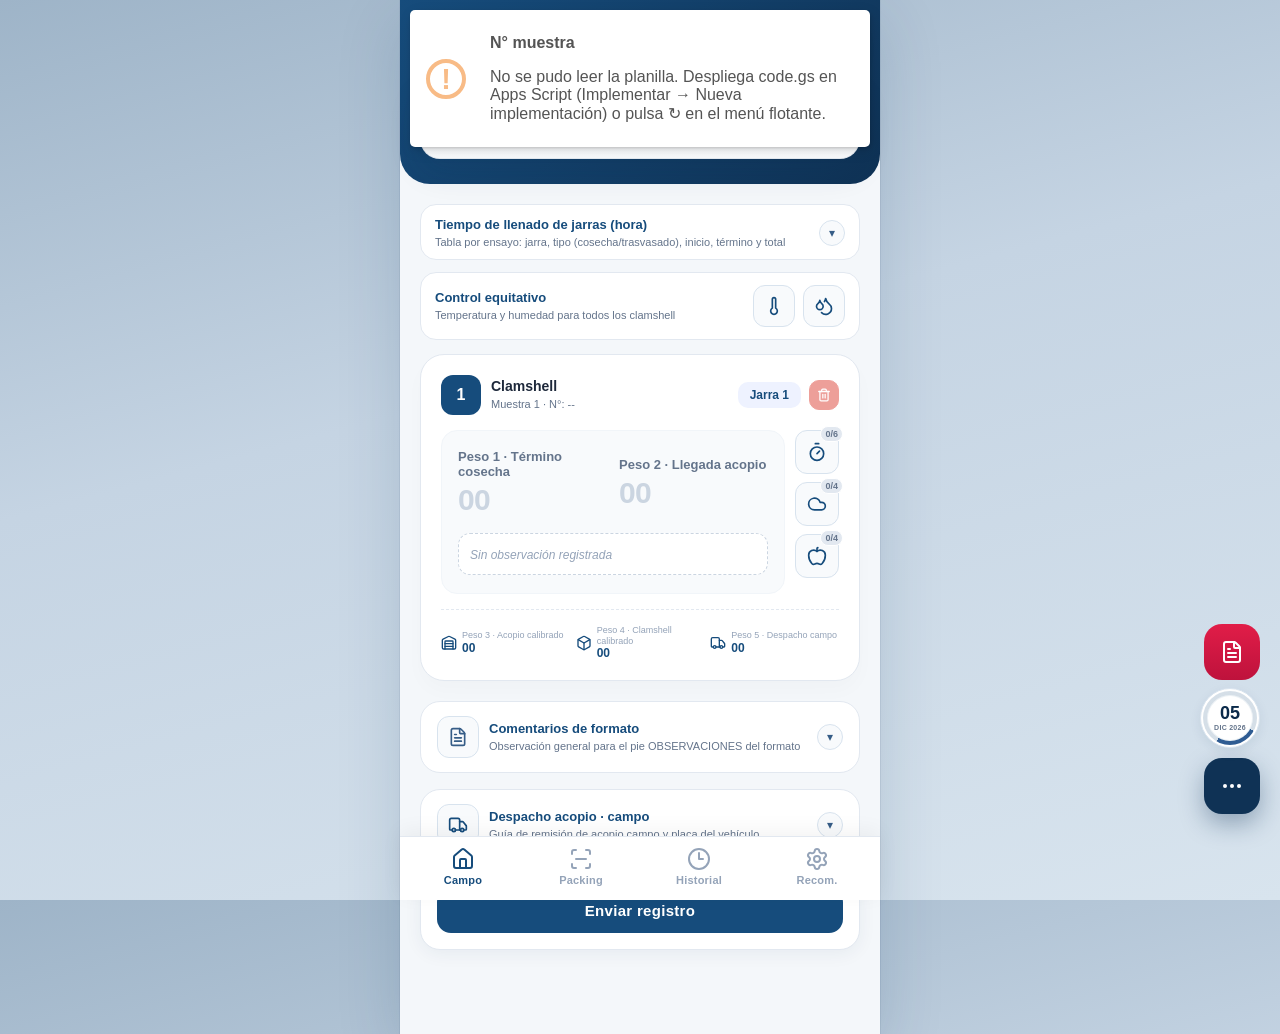
==== acopio/index.html @ 70940519 "cambios de code.gs" ====
<!DOCTYPE html>
<html lang="es">
<head>
    <meta charset="UTF-8">
    <meta name="viewport" content="width=device-width, initial-scale=1.0, maximum-scale=1.0, user-scalable=no, viewport-fit=cover">
    <meta name="application-name" content="Muestras Web">
    <meta name="apple-mobile-web-app-title" content="Muestras Web">
    <meta name="theme-color" content="#164C7C">
    <meta name="mobile-web-app-capable" content="yes">
    <meta name="apple-mobile-web-app-capable" content="yes">
    <meta name="apple-mobile-web-app-status-bar-style" content="black-translucent">
    <meta name="format-detection" content="telephone=no, date=no, email=no, address=no">
    <title>Muestras Web · Acopio</title>
    <link rel="icon" href="../QA2026-2.0.png" type="image/png">
    <link rel="icon" href="../icons/icon-32.png" type="image/png" sizes="32x32">
    <link rel="apple-touch-icon" href="../QA2026-2.0.png">
    <link rel="manifest" href="../manifest.json">
    <link rel="stylesheet" href="../librerias/flatpickr.min.css">
    <link rel="stylesheet" href="../styles.css">
</head>
<body class="campo-acopio-page">

    <header>
        <div class="header-top-row">
            <h2 class="header-title">
                <span class="header-title-prefix">Registro:</span>
                <select id="header-tipo-registro" class="header-tipo-select" name="tipoRegistro" aria-label="Visual o Acopio">
                    <option value="visual">Visual</option>
                    <option value="acopio">Acopio</option>
                </select>
            </h2>
            <div class="header-status-card is-online" id="header-status-card" aria-live="polite" aria-label="Pendientes y conexión">
                <div class="header-status-ring" aria-hidden="true">
                    <span class="header-status-ring-inner">
                        <i data-lucide="wifi" class="header-status-wifi" id="header-status-wifi"></i>
                    </span>
                </div>
                <div class="header-status-body">
                    <div class="header-status-pend">Pendientes: <span class="header-status-pend-num" id="header-pendientes-count">00</span></div>
                    <div class="header-status-conn">
                        <span class="header-status-conn-dot" aria-hidden="true"></span>
                        <span class="header-status-conn-text" id="header-conn-label">En línea</span>
                    </div>
                </div>
            </div>
        </div>

        <div class="meta-shell meta-accordion" id="meta-accordion">
            <button type="button" class="meta-accordion-trigger" id="meta-accordion-trigger" aria-expanded="false" aria-controls="meta-accordion-panel">
                <div class="meta-preview">
                    <span class="meta-preview-kicker">Se va a tomar las mediciones:</span>
                    <div class="meta-preview-row">
                        <span class="meta-preview-pill meta-preview-pill--empty" id="preview-num">--</span>
                        <span class="meta-preview-pill meta-preview-pill--empty" id="preview-muestra">--</span>
                        <span class="meta-preview-pill meta-preview-pill--traz meta-preview-pill--empty" id="preview-traz">--</span>
                    </div>
                </div>
                <span class="meta-accordion-chevron" aria-hidden="true"><i data-lucide="chevron-down"></i></span>
            </button>

            <div class="meta-accordion-body" id="meta-accordion-panel" role="region" aria-labelledby="meta-accordion-trigger" aria-hidden="true">
                <div class="meta-accordion-inner">
                    <form id="form-operativo-meta" autocomplete="on" aria-label="Datos del turno">
                        <div class="meta-sheet-top">
                            <div>
                                <p class="meta-kicker">Detalle</p>
                                <h3 class="meta-sheet-title">Completar registro</h3>
                            </div>
                            <div class="meta-progress-wrap">
                                <div class="meta-progress-label">
                                    <span>Listo</span>
                                    <span id="meta-progress-text">0 / 6</span>
                                </div>
                                <div class="meta-progress-track" aria-hidden="true">
                                    <div class="meta-progress-fill" id="meta-progress-fill"></div>
                                </div>
                            </div>
                        </div>

                        <input type="hidden" id="visual-rotulo" name="rotulo" value="">

                        <div class="meta-block">
                            <div class="meta-row-2 meta-row-2--muestra">
                                <div>
                                    <label class="meta-block-title" for="visual-meta-muestra" style="margin-bottom: 8px;">Muestra</label>
                                    <select class="meta-inp" id="visual-meta-muestra" name="muestra">
                                        <option value="">Seleccionar muestra</option>
                                        <option value="Ensayo 1">Muestra 1</option>
                                        <option value="Ensayo 2">Muestra 2</option>
                                        <option value="Ensayo 3">Muestra 3</option>
                                        <option value="Ensayo 4">Muestra 4</option>
                                        <option value="Ensayo 5">Muestra 5</option>
                                        <option value="Ensayo 6">Muestra 6</option>
                                    </select>
                                </div>
                                <div>
                                    <label class="meta-block-title" for="visual-num-muestra" style="margin-bottom: 8px;">N° muestra</label>
                                    <div class="meta-num-muestra-wrap" id="visual-num-muestra-wrap">
                                        <input class="meta-inp meta-inp--num-muestra-auto" id="visual-num-muestra" name="numMuestra" type="text" maxlength="8" placeholder="Automático" disabled aria-describedby="visual-num-muestra-hint" title="Se asigna solo según el último número en la planilla (sin duplicados)">
                                        <span class="meta-num-muestra-spinner" id="visual-num-muestra-spinner" aria-hidden="true"></span>
                                    </div>
                                    <span id="visual-num-muestra-hint" class="sr-only">Campo automático. El número avanza según los registros ya guardados.</span>
                                </div>
                            </div>
                        </div>

                        <div class="meta-block">
                            <label class="meta-block-title" for="visual-responsable" style="margin-bottom: 8px;">Responsable</label>
                            <input class="meta-inp" id="visual-responsable" name="responsable" type="text" placeholder="Nombre">
                        </div>

                        <div class="meta-block">
                            <div class="meta-row-2 meta-row-2--guia-hora">
                                <div>
                                    <label class="meta-block-title" for="visual-guia-precosecha" style="margin-bottom: 8px;">Días Prec. / N° Cos.</label>
                                    <input class="meta-inp" id="visual-guia-precosecha" name="guiaPrecosecha" type="text" placeholder="Ej. 5 / 12" inputmode="text" autocomplete="off" aria-label="Días de precosecha y número de cosecha">
                                </div>
                                <div>
                                    <label class="meta-block-title" for="visual-hora" style="margin-bottom: 8px;">Hora inicio</label>
                                    <input class="meta-inp" id="visual-hora" name="hora" type="time" enterkeyhint="done">
                                </div>
                            </div>
                        </div>

                        <div class="meta-block">
                            <span class="meta-block-title" style="display:block;margin-bottom:8px;">Fundo</span>
                            <div class="meta-row-fundo-acopio">
                                <select class="meta-inp" id="visual-meta-fundo" name="fundo" aria-label="Fundo">
                                    <option value="">Seleccionar</option>
                                </select>
                                <select class="meta-inp meta-inp--acopio" id="visual-traz-acopio" name="trazAcopio" aria-label="Acopio">
                                    <option value="">Acopio</option>
                                    <option value="Acopio 1">Acopio 1</option>
                                    <option value="Acopio 2">Acopio 2</option>
                                    <option value="Acopio 3">Acopio 3</option>
                                    <option value="Acopio 4">Acopio 4</option>
                                    <option value="Acopio 5">Acopio 5</option>
                                    <option value="Acopio 6">Acopio 6</option>
                                    <option value="Acopio 7">Acopio 7</option>
                                    <option value="Acopio 8">Acopio 8</option>
                                    <option value="Acopio 9">Acopio 9</option>
                                    <option value="Acopio 10">Acopio 10</option>
                                    <option value="Acopio 11">Acopio 11</option>
                                    <option value="Acopio 12">Acopio 12</option>
                                    <option value="Acopio 13">Acopio 13</option>
                                    <option value="Acopio 14">Acopio 14</option>
                                    <option value="Acopio 15">Acopio 15</option>
                                    <option value="Acopio 16">Acopio 16</option>
                                    <option value="Acopio 17">Acopio 17</option>
                                    <option value="Acopio 18">Acopio 18</option>
                                    <option value="Acopio 19">Acopio 19</option>
                                    <option value="Acopio 20">Acopio 20</option>
                                    <option value="Acopio 21">Acopio 21</option>
                                    <option value="Acopio 22">Acopio 22</option>
                                    <option value="Acopio 23">Acopio 23</option>
                                    <option value="Acopio 24">Acopio 24</option>
                                    <option value="Acopio 25">Acopio 25</option>
                                </select>
                            </div>
                        </div>

                        <div class="meta-block">
                            <span class="meta-block-title" style="display:block;margin-bottom:8px;">Trazabilidad</span>
                            <div class="meta-row-3">
                                <select class="meta-inp" id="visual-traz-etapa" name="trazEtapa" aria-label="Etapa">
                                    <option value="">Etapa</option>
                                </select>
                                <select class="meta-inp" id="visual-traz-campo" name="trazCampo" aria-label="Campo">
                                    <option value="">Campo</option>
                                </select>
                                <input class="meta-inp" id="visual-traz-turno" name="trazTurno" type="text" placeholder="Turno" autocomplete="off">
                            </div>
                            <input type="hidden" id="visual-trazabilidad" name="trazabilidad" value="">
                        </div>

                        <div class="meta-block">
                            <label class="meta-block-title" for="visual-meta-variedad" style="margin-bottom: 8px;">Variedad</label>
                            <select class="meta-inp" id="visual-meta-variedad" name="variedad" aria-describedby="visual-meta-variedad-hint">
                                <option value="">Seleccionar</option>
                            </select>
                            <details class="meta-variedades-ref" id="visual-variedades-referencia">
                                <summary>OTRAS VARIEDADES <span class="meta-variedades-ref-count" id="visual-variedades-ref-count">(0)</span></summary>
                                <ul class="meta-variedades-ref-list" id="visual-variedades-referencia-list"></ul>
                            </details>
                            <span id="visual-meta-variedad-hint" class="meta-hint">Select arriba o elige en «Otras variedades» si no está en la parcela.</span>
                        </div>
                    </form>
                </div>
            </div>
        </div>
    </header>

    <div class="container">
        <details class="llenado-jarras-wrapper" open>
            <summary class="llenado-jarras-wrapper-summary">
                <div class="control-equitativo-label">
                    <b>Tiempo de llenado de jarras (hora)</b>
                    <span>Tabla por ensayo: jarra, tipo (cosecha/trasvasado), inicio, término y total</span>
                </div>
                <span class="llenado-jarras-toggle-icon" aria-hidden="true"></span>
            </summary>
            <div class="llenado-jarras-panel" id="llenado-jarras-panel-body"></div>
        </details>

        <div class="control-equitativo-bar">
            <div class="control-equitativo-label">
                <b>Control equitativo</b>
                <span>Temperatura y humedad para todos los clamshell</span>
            </div>
            <div class="control-equitativo-actions">
                <button type="button" class="control-equitativo-btn" onclick="abrirModalControlGlobal('temperatura')" title="Temperatura global">
                    <i data-lucide="thermometer"></i>
                </button>
                <button type="button" class="control-equitativo-btn" onclick="abrirModalControlGlobal('humedad')" title="Humedad global">
                    <i data-lucide="droplets"></i>
                </button>
            </div>
        </div>
        <div id="cards-container"></div>

        <details class="logistica-acopio-block logistica-formato-block" aria-label="Comentarios de formato">
            <summary class="logistica-acopio-head">
                <div class="control-equitativo-btn logistica-acopio-icon-slot logistica-formato-icon-wrap" title="Formato" aria-hidden="true">
                    <i data-lucide="file-text"></i>
                </div>
                <div class="control-equitativo-label logistica-acopio-label">
                    <b>Comentarios de formato</b>
                    <span>Observación general para el pie OBSERVACIONES del formato</span>
                </div>
                <span class="logistica-acopio-chev" aria-hidden="true"></span>
            </summary>
            <div class="logistica-acopio-body">
                <div class="logistica-acopio-field">
                    <label class="meta-block-title" for="visual-observacion-formato">Observación formato</label>
                    <textarea class="meta-inp logistica-formato-ta" id="visual-observacion-formato" name="observacionFormato" rows="3" placeholder="Opcional: comentario general del formato" autocomplete="off"></textarea>
                </div>
            </div>
        </details>

        <details class="logistica-acopio-block logistica-despacho-block" aria-label="Despacho acopio: guía y placa">
            <summary class="logistica-acopio-head">
                <div class="control-equitativo-btn logistica-acopio-icon-slot logistica-acopio-truck-wrap" title="Transporte" aria-hidden="true">
                    <i data-lucide="truck"></i>
                </div>
                <div class="control-equitativo-label logistica-acopio-label">
                    <b>Despacho acopio · campo</b>
                    <span>Guía de remisión de acopio campo y placa del vehículo</span>
                </div>
                <span class="logistica-acopio-chev" aria-hidden="true"></span>
            </summary>
            <div class="logistica-acopio-body">
                <div class="logistica-acopio-grid">
                    <div class="logistica-acopio-field">
                        <label class="meta-block-title" for="visual-guia-acopio">Guía de remisión de acopio campo</label>
                        <input class="meta-inp" id="visual-guia-acopio" name="guiaRemisionAcopio" type="text" placeholder="Ej. 208353" autocomplete="off">
                    </div>
                    <div class="logistica-acopio-field">
                        <label class="meta-block-title" for="visual-placa-vehiculo">Placa del vehículo</label>
                        <input class="meta-inp" id="visual-placa-vehiculo" name="placaVehiculoAcopio" type="text" placeholder="Ej. 9967-OK" autocomplete="off">
                    </div>
                </div>
            </div>
        </details>

        <div class="campo-envio-bar" id="campo-envio-bar" role="region" aria-label="Enviar registro al servidor">
            <button type="button" class="btn-save btn-save-campo" id="btn-guardar-enviar-campo" onclick="guardarRegistroYEnviarDesdePantalla()">
                Enviar registro
            </button>
        </div>
    </div>

    <div class="fab-menu" id="fab-menu">
        <div class="fab-menu-actions">
            <button class="fab-mini fab-mini--sync" type="button" onclick="actualizarAppCompletoDesdeFab()" aria-label="Actualizar app y planilla" title="Descarga la versión nueva de la app y sincroniza la planilla si hay internet. No borra borradores ni pendientes.">
                <i data-lucide="refresh-cw"></i>
            </button>
            <button class="fab-mini fab-mini--danger" onclick="borrarTodoYCacheRapido()" aria-label="Eliminar todo y caché local" title="Forzar reinicio: borra todo lo local y recarga">
                <i data-lucide="trash-2"></i>
            </button>
            <div class="fab-menu-duo">
                <button type="button" class="fab-mini fab-mini--registro" id="fab-btn-iniciar-registro" onclick="fabIniciarRegistroDesdeFab()" aria-label="Cargar datos de prueba (simulación)" title="Rellena meta, 8 clamshell y jarras de ejemplo para probar y enviar">
                    <i data-lucide="clipboard-list"></i>
                </button>
                <button type="button" class="fab-mini" onclick="abrirModalResumenGlobal()" aria-label="Resumen despacho acopio-campo">
                    <i data-lucide="truck"></i>
                </button>
            </div>
            <button type="button" class="fab" onclick="abrirModal('Nuevo Registro')" aria-label="Nuevo registro">
                <svg class="fab-icon-svg" viewBox="0 0 24 24" aria-hidden="true">
                    <path d="M12 5v14M5 12h14"></path>
                </svg>
            </button>
        </div>
        <button type="button" class="fab-pdf" id="fab-pdf-btn" aria-label="Generar PDF del registro">
            <i data-lucide="file-text"></i>
        </button>
        <div class="fecha-ring-widget fecha-ring-widget--fab fecha-ring-widget--campo" id="visual-fecha-ring-widget" role="button" tabindex="0" aria-label="Fecha de hoy" title="">
            <div class="fecha-ring-circle" id="campo-fecha-ring-circle" aria-hidden="true"></div>
            <div class="fecha-ring-content">
                <span class="fecha-ring-day" id="fecha-ring-day">--</span>
                <span class="fecha-ring-month" id="fecha-ring-month">----</span>
            </div>
            <div class="fecha-ring-popover" id="campo-fecha-ring-popover" role="tooltip" hidden></div>
        </div>
        <button class="fab-options" id="fab-options-btn" type="button" aria-label="Opciones rápidas" aria-expanded="false">
            <i data-lucide="ellipsis"></i>
        </button>
    </div>

    <div class="modal-overlay" id="modal-overlay">
        <div class="modal-content">
            <div class="modal-title-row" id="modal-title-row">
                <h2 id="modal-title" style="margin-bottom: 0; color: var(--primary); margin-top: 8px;">Editar Datos</h2>
                <div class="modal-jarra-box">
                    <label for="visual-m-jarra">N° Jarra</label>
                    <select id="visual-m-jarra" aria-label="Seleccionar N° de jarra"></select>
                </div>
            </div>
            <div class="form-group acopio-peso-field"><label for="acopio-peso-1-termino-cosecha">PESO 1 - TÉRMINO DE COSECHA (g)</label><input type="number" id="acopio-peso-1-termino-cosecha" step="0.1" placeholder="00"></div>
            <div class="form-group acopio-peso-field"><label for="acopio-peso-2-llegada">PESO 2 - LLEGADA ACOPIO (g)</label><input type="number" id="acopio-peso-2-llegada" step="0.1" placeholder="00"></div>
            <div class="form-group acopio-peso-field"><label for="acopio-peso-3-calibrado">PESO 3 - ACOPIO CALIBRADO (g)</label><input type="number" id="acopio-peso-3-calibrado" step="0.1" placeholder="00"></div>
            <div class="form-group acopio-peso-field"><label for="acopio-peso-4-clamshell-calibrado">PESO 4 CLAMSHELL CALIBRADO (g)</label><input type="number" id="acopio-peso-4-clamshell-calibrado" step="0.1" placeholder="00"></div>
            <div class="form-group acopio-peso-field"><label for="acopio-peso-5-despacho-campo">PESO 5 DESPACHO ACOPIO - CAMPO (PESO CLAMSHELL) (g)</label><input type="number" id="acopio-peso-5-despacho-campo" step="0.1" placeholder="00"></div>
            <div class="metric-modal-foot">
                <button class="btn-secondary" type="button" id="btn-cancel-tarjeta">Cancelar</button>
                <button class="btn-save" id="btn-save-tarjeta" type="button" onclick="guardarModalTarjeta()">Guardar</button>
            </div>
        </div>
    </div>

    <div class="modal-overlay" id="metric-modal-overlay">
        <div class="modal-content">
            <h2 id="metric-modal-title" style="margin-bottom: 16px; color: var(--primary);">Detalle de medición</h2>
            <div class="metric-modal-body" id="metric-modal-body"></div>
            <div class="metric-modal-foot">
                <button class="btn-secondary" type="button" onclick="cerrarModalMetrica()">Cancelar</button>
                <button class="btn-save" id="btn-save-metrica" type="button" onclick="guardarModalMetrica()">Guardar</button>
            </div>
        </div>
    </div>

    <div class="modal-overlay" id="observation-modal-overlay">
        <div class="modal-content">
            <h2 id="observation-modal-title" style="margin-bottom: 16px; color: var(--primary);">Observación</h2>
            <div class="form-group">
                <label>OBSERVACIÓN DEL CLAMSHELL</label>
                <input type="text" id="visual-observation" placeholder="Opcional: incidencia, comentario, condición de campo">
            </div>
            <div class="metric-modal-foot">
                <button class="btn-secondary" type="button" onclick="cerrarModalObservacion()">Cancelar</button>
                <button class="btn-save" id="btn-save-observacion" type="button" onclick="guardarModalObservacion()">Guardar</button>
            </div>
        </div>
    </div>

    <div class="modal-overlay" id="essential-modal-overlay">
        <div class="modal-content">
            <h2 id="essential-modal-title" style="margin-bottom: 16px; color: var(--primary);">Resumen esencial</h2>
            <div class="metric-modal-body" id="essential-modal-body"></div>
            <div class="metric-modal-foot essential-modal-foot">
                <button class="btn-secondary" type="button" onclick="cerrarModalResumen()">Cancelar</button>
                <button class="btn-save pdf-action-btn pdf-action-btn--wsp essential-wsp-btn" id="btn-save-resumen-global" type="button" onclick="enviarModalResumenGlobalWhatsApp()">
                    <i data-lucide="message-circle" aria-hidden="true"></i>
                    <span class="essential-wsp-btn-label">Enviar WhatsApp</span>
                </button>
            </div>
        </div>
    </div>

    <div class="modal-overlay" id="control-global-modal-overlay">
        <div class="modal-content">
            <h2 id="control-global-modal-title" style="margin-bottom: 16px; color: var(--primary);">Control equitativo</h2>
            <div class="metric-modal-body" id="control-global-modal-body"></div>
            <div class="metric-modal-foot">
                <button class="btn-secondary" type="button" onclick="cerrarModalControlGlobal()">Cancelar</button>
                <button class="btn-save" id="btn-save-control-global" type="button" onclick="guardarModalControlGlobal()">Guardar</button>
            </div>
        </div>
    </div>

    <div class="modal-overlay" id="llenado-horas-modal-overlay">
        <div class="modal-content">
            <h2 style="margin-bottom: 16px; color: var(--primary);">Editar horas</h2>
            <div class="form-group"><label>Inicio</label><input type="time" id="visual-lhm-inicio"></div>
            <div class="form-group"><label>Final</label><input type="time" id="visual-lhm-termino"></div>
            <div class="metric-modal-foot">
                <button class="btn-secondary" type="button" onclick="cerrarModalHorasLlenado()">Cancelar</button>
                <button class="btn-save" id="btn-save-horas" type="button" onclick="guardarModalHorasLlenado()">Guardar</button>
            </div>
        </div>
    </div>

    <div class="modal-overlay" id="time-picker-modal-overlay">
        <div class="time-picker-modal">
            <div class="time-picker-head">
                <div class="time-picker-title">Seleccionar hora</div>
                <div class="time-picker-current" id="time-picker-current">--:--</div>
            </div>
            <div class="time-picker-wheel">
                <div class="time-picker-col">
                    <button type="button" class="time-picker-step" id="time-picker-hour-up" aria-label="Subir hora">▲</button>
                    <div class="time-picker-value" id="time-picker-hour">00</div>
                    <button type="button" class="time-picker-step" id="time-picker-hour-down" aria-label="Bajar hora">▼</button>
                </div>
                <div class="time-picker-sep">:</div>
                <div class="time-picker-col">
                    <button type="button" class="time-picker-step" id="time-picker-minute-up" aria-label="Subir minuto">▲</button>
                    <div class="time-picker-value" id="time-picker-minute">00</div>
                    <button type="button" class="time-picker-step" id="time-picker-minute-down" aria-label="Bajar minuto">▼</button>
                </div>
            </div>
            <div class="time-picker-actions">
                <button type="button" class="btn-secondary" id="time-picker-now">Tomar hora exacta</button>
                <button type="button" class="btn-secondary" id="time-picker-cancel">Cancelar</button>
                <button type="button" class="btn-save" id="time-picker-apply">Tomar hora</button>
            </div>
        </div>
    </div>

    <div class="modal-overlay pdf-modal-overlay" id="pdf-modal-overlay" role="dialog" aria-labelledby="pdf-modal-title" aria-modal="true">
        <div class="modal-content pdf-modal-content">
            <div class="pdf-modal-head">
                <h2 id="pdf-modal-title">Vista previa PDF</h2>
                <button type="button" class="pdf-modal-close" id="pdf-btn-cerrar" aria-label="Cerrar vista previa">
                    <i data-lucide="x"></i>
                </button>
            </div>
            <div class="pdf-preview-zoom-bar" id="pdf-preview-zoom-bar">
                <button type="button" class="pdf-zoom-btn" id="pdf-zoom-out" aria-label="Alejar">−</button>
                <span class="pdf-zoom-label" id="pdf-zoom-label">100%</span>
                <button type="button" class="pdf-zoom-btn" id="pdf-zoom-in" aria-label="Acercar">+</button>
                <button type="button" class="pdf-zoom-btn pdf-zoom-btn--reset" id="pdf-zoom-reset">Ajustar</button>
                <span class="pdf-zoom-hint">Pellizca con dos dedos para zoom</span>
            </div>
            <div class="pdf-preview-stage" id="pdf-preview-stage">
                <embed id="pdf-preview-embed" type="application/pdf" class="pdf-preview-embed" hidden title="Vista previa PDF">
                <div class="pdf-preview-loading" id="pdf-preview-loading">
                    <span class="pdf-preview-loading-spinner" aria-hidden="true"></span>
                    <span>Cargando vista previa…</span>
                </div>
                <div class="pdf-preview-scaler" id="pdf-preview-scaler">
                    <div class="pdf-preview-pages" id="pdf-preview-pages"></div>
                </div>
                <div class="pdf-preview-fallback" id="pdf-preview-fallback" hidden>
                    <i data-lucide="file-text" class="pdf-preview-fallback-icon" aria-hidden="true"></i>
                    <p class="pdf-preview-fallback-title">No se pudo mostrar la vista previa</p>
                    <p class="pdf-preview-fallback-hint">El PDF sí se generó. Usa <strong>Descargar</strong>, <strong>WhatsApp</strong> o ábrelo en el visor del teléfono.</p>
                    <button type="button" class="btn-save pdf-preview-open-btn" id="pdf-btn-abrir">Abrir PDF</button>
                </div>
            </div>
            <div class="pdf-modal-actions">
                <button type="button" class="btn-save pdf-action-btn" id="pdf-btn-descargar">
                    <i data-lucide="download"></i>
                    Descargar
                </button>
                <button type="button" class="btn-save pdf-action-btn pdf-action-btn--wsp" id="pdf-btn-wsp">
                    <i data-lucide="message-circle"></i>
                    WhatsApp
                </button>
            </div>
        </div>
    </div>

    <nav id="main-bottom-nav">
        <a class="nav-btn nav-link active" id="nav-campo" data-nav-index="0" href="./" aria-label="Campo">
            <i data-lucide="house"></i>
            <span>Campo</span>
        </a>
        <a class="nav-btn nav-link" id="nav-packing" data-nav-index="1" href="../packing/" aria-label="Packing">
            <i data-lucide="scan-line"></i>
            <span>Packing</span>
        </a>
        <a class="nav-btn nav-link" id="nav-historial" data-nav-index="2" href="../historial/" aria-label="Historial">
            <i data-lucide="clock-3"></i>
            <span>Historial</span>
        </a>
        <a class="nav-btn nav-link" id="nav-recomendaciones" data-nav-index="3" href="../recomendaciones/" aria-label="Recomendaciones">
            <i data-lucide="settings"></i>
            <span>Recom.</span>
        </a>
    </nav>

    <script>window.CAMPO_REGISTRO_MODO = 'acopio';</script>
    <script src="../mapeo-parcelas-data.js"></script>
    <script src="../catalogo-json.js"></script>
    <script src="../librerias/lucide.min.js"></script>
    <script src="../librerias/sweetalert2.all.min.js"></script>
    <script src="./acopio-boot.js"></script>
    <script src="../librerias/flatpickr.min.js"></script>
    <script src="../librerias/flatpickr-l10n-es.js"></script>
    <script src="../api-config.js"></script>
    <script src="../app.js" charset="utf-8"></script>
    <script src="../librerias/jspdf.umd.min.js"></script>
    <script src="../librerias/pdf.min.js"></script>
    <script src="../campo-pdf.js"></script>
    <script src="../network.js"></script>
    <script src="../script.js"></script>
</body>
</html>
---- librerias/flatpickr.min.css ----
.flatpickr-calendar{background:transparent;opacity:0;display:none;text-align:center;visibility:hidden;padding:0;-webkit-animation:none;animation:none;direction:ltr;border:0;font-size:14px;line-height:24px;border-radius:5px;position:absolute;width:307.875px;-webkit-box-sizing:border-box;box-sizing:border-box;-ms-touch-action:manipulation;touch-action:manipulation;background:#fff;-webkit-box-shadow:1px 0 0 #e6e6e6,-1px 0 0 #e6e6e6,0 1px 0 #e6e6e6,0 -1px 0 #e6e6e6,0 3px 13px rgba(0,0,0,0.08);box-shadow:1px 0 0 #e6e6e6,-1px 0 0 #e6e6e6,0 1px 0 #e6e6e6,0 -1px 0 #e6e6e6,0 3px 13px rgba(0,0,0,0.08)}.flatpickr-calendar.open,.flatpickr-calendar.inline{opacity:1;max-height:640px;visibility:visible}.flatpickr-calendar.open{display:inline-block;z-index:99999}.flatpickr-calendar.animate.open{-webkit-animation:fpFadeInDown 300ms cubic-bezier(.23,1,.32,1);animation:fpFadeInDown 300ms cubic-bezier(.23,1,.32,1)}.flatpickr-calendar.inline{display:block;position:relative;top:2px}.flatpickr-calendar.static{position:absolute;top:calc(100% + 2px)}.flatpickr-calendar.static.open{z-index:999;display:block}.flatpickr-calendar.multiMonth .flatpickr-days .dayContainer:nth-child(n+1) .flatpickr-day.inRange:nth-child(7n+7){-webkit-box-shadow:none !important;box-shadow:none !important}.flatpickr-calendar.multiMonth .flatpickr-days .dayContainer:nth-child(n+2) .flatpickr-day.inRange:nth-child(7n+1){-webkit-box-shadow:-2px 0 0 #e6e6e6,5px 0 0 #e6e6e6;box-shadow:-2px 0 0 #e6e6e6,5px 0 0 #e6e6e6}.flatpickr-calendar .hasWeeks .dayContainer,.flatpickr-calendar .hasTime .dayContainer{border-bottom:0;border-bottom-right-radius:0;border-bottom-left-radius:0}.flatpickr-calendar .hasWeeks .dayContainer{border-left:0}.flatpickr-calendar.hasTime .flatpickr-time{height:40px;border-top:1px solid #e6e6e6}.flatpickr-calendar.noCalendar.hasTime .flatpickr-time{height:auto}.flatpickr-calendar:before,.flatpickr-calendar:after{position:absolute;display:block;pointer-events:none;border:solid transparent;content:'';height:0;width:0;left:22px}.flatpickr-calendar.rightMost:before,.flatpickr-calendar.arrowRight:before,.flatpickr-calendar.rightMost:after,.flatpickr-calendar.arrowRight:after{left:auto;right:22px}.flatpickr-calendar.arrowCenter:before,.flatpickr-calendar.arrowCenter:after{left:50%;right:50%}.flatpickr-calendar:before{border-width:5px;margin:0 -5px}.flatpickr-calendar:after{border-width:4px;margin:0 -4px}.flatpickr-calendar.arrowTop:before,.flatpickr-calendar.arrowTop:after{bottom:100%}.flatpickr-calendar.arrowTop:before{border-bottom-color:#e6e6e6}.flatpickr-calendar.arrowTop:after{border-bottom-color:#fff}.flatpickr-calendar.arrowBottom:before,.flatpickr-calendar.arrowBottom:after{top:100%}.flatpickr-calendar.arrowBottom:before{border-top-color:#e6e6e6}.flatpickr-calendar.arrowBottom:after{border-top-color:#fff}.flatpickr-calendar:focus{outline:0}.flatpickr-wrapper{position:relative;display:inline-block}.flatpickr-months{display:-webkit-box;display:-webkit-flex;display:-ms-flexbox;display:flex}.flatpickr-months .flatpickr-month{background:transparent;color:rgba(0,0,0,0.9);fill:rgba(0,0,0,0.9);height:34px;line-height:1;text-align:center;position:relative;-webkit-user-select:none;-moz-user-select:none;-ms-user-select:none;user-select:none;overflow:hidden;-webkit-box-flex:1;-webkit-flex:1;-ms-flex:1;flex:1}.flatpickr-months .flatpickr-prev-month,.flatpickr-months .flatpickr-next-month{-webkit-user-select:none;-moz-user-select:none;-ms-user-select:none;user-select:none;text-decoration:none;cursor:pointer;position:absolute;top:0;height:34px;padding:10px;z-index:3;color:rgba(0,0,0,0.9);fill:rgba(0,0,0,0.9)}.flatpickr-months .flatpickr-prev-month.flatpickr-disabled,.flatpickr-months .flatpickr-next-month.flatpickr-disabled{display:none}.flatpickr-months .flatpickr-prev-month i,.flatpickr-months .flatpickr-next-month i{position:relative}.flatpickr-months .flatpickr-prev-month.flatpickr-prev-month,.flatpickr-months .flatpickr-next-month.flatpickr-prev-month{/*
      /*rtl:begin:ignore*/left:0/*
      /*rtl:end:ignore*/}/*
      /*rtl:begin:ignore*/
/*
      /*rtl:end:ignore*/
.flatpickr-months .flatpickr-prev-month.flatpickr-next-month,.flatpickr-months .flatpickr-next-month.flatpickr-next-month{/*
      /*rtl:begin:ignore*/right:0/*
      /*rtl:end:ignore*/}/*
      /*rtl:begin:ignore*/
/*
      /*rtl:end:ignore*/
.flatpickr-months .flatpickr-prev-month:hover,.flatpickr-months .flatpickr-next-month:hover{color:#959ea9}.flatpickr-months .flatpickr-prev-month:hover svg,.flatpickr-months .flatpickr-next-month:hover svg{fill:#f64747}.flatpickr-months .flatpickr-prev-month svg,.flatpickr-months .flatpickr-next-month svg{width:14px;height:14px}.flatpickr-months .flatpickr-prev-month svg path,.flatpickr-months .flatpickr-next-month svg path{-webkit-transition:fill .1s;transition:fill .1s;fill:inherit}.numInputWrapper{position:relative;height:auto}.numInputWrapper input,.numInputWrapper span{display:inline-block}.numInputWrapper input{width:100%}.numInputWrapper input::-ms-clear{display:none}.numInputWrapper input::-webkit-outer-spin-button,.numInputWrapper input::-webkit-inner-spin-button{margin:0;-webkit-appearance:none}.numInputWrapper span{position:absolute;right:0;width:14px;padding:0 4px 0 2px;height:50%;line-height:50%;opacity:0;cursor:pointer;border:1px solid rgba(57,57,57,0.15);-webkit-box-sizing:border-box;box-sizing:border-box}.numInputWrapper span:hover{background:rgba(0,0,0,0.1)}.numInputWrapper span:active{background:rgba(0,0,0,0.2)}.numInputWrapper span:after{display:block;content:"";position:absolute}.numInputWrapper span.arrowUp{top:0;border-bottom:0}.numInputWrapper span.arrowUp:after{border-left:4px solid transparent;border-right:4px solid transparent;border-bottom:4px solid rgba(57,57,57,0.6);top:26%}.numInputWrapper span.arrowDown{top:50%}.numInputWrapper span.arrowDown:after{border-left:4px solid transparent;border-right:4px solid transparent;border-top:4px solid rgba(57,57,57,0.6);top:40%}.numInputWrapper span svg{width:inherit;height:auto}.numInputWrapper span svg path{fill:rgba(0,0,0,0.5)}.numInputWrapper:hover{background:rgba(0,0,0,0.05)}.numInputWrapper:hover span{opacity:1}.flatpickr-current-month{font-size:135%;line-height:inherit;font-weight:300;color:inherit;position:absolute;width:75%;left:12.5%;padding:7.48px 0 0 0;line-height:1;height:34px;display:inline-block;text-align:center;-webkit-transform:translate3d(0,0,0);transform:translate3d(0,0,0)}.flatpickr-current-month span.cur-month{font-family:inherit;font-weight:700;color:inherit;display:inline-block;margin-left:.5ch;padding:0}.flatpickr-current-month span.cur-month:hover{background:rgba(0,0,0,0.05)}.flatpickr-current-month .numInputWrapper{width:6ch;width:7ch\0;display:inline-block}.flatpickr-current-month .numInputWrapper span.arrowUp:after{border-bottom-color:rgba(0,0,0,0.9)}.flatpickr-current-month .numInputWrapper span.arrowDown:after{border-top-color:rgba(0,0,0,0.9)}.flatpickr-current-month input.cur-year{background:transparent;-webkit-box-sizing:border-box;box-sizing:border-box;color:inherit;cursor:text;padding:0 0 0 .5ch;margin:0;display:inline-block;font-size:inherit;font-family:inherit;font-weight:300;line-height:inherit;height:auto;border:0;border-radius:0;vertical-align:initial;-webkit-appearance:textfield;-moz-appearance:textfield;appearance:textfield}.flatpickr-current-month input.cur-year:focus{outline:0}.flatpickr-current-month input.cur-year[disabled],.flatpickr-current-month input.cur-year[disabled]:hover{font-size:100%;color:rgba(0,0,0,0.5);background:transparent;pointer-events:none}.flatpickr-current-month .flatpickr-monthDropdown-months{appearance:menulist;background:transparent;border:none;border-radius:0;box-sizing:border-box;color:inherit;cursor:pointer;font-size:inherit;font-family:inherit;font-weight:300;height:auto;line-height:inherit;margin:-1px 0 0 0;outline:none;padding:0 0 0 .5ch;position:relative;vertical-align:initial;-webkit-box-sizing:border-box;-webkit-appearance:menulist;-moz-appearance:menulist;width:auto}.flatpickr-current-month .flatpickr-monthDropdown-months:focus,.flatpickr-current-month .flatpickr-monthDropdown-months:active{outline:none}.flatpickr-current-month .flatpickr-monthDropdown-months:hover{background:rgba(0,0,0,0.05)}.flatpickr-current-month .flatpickr-monthDropdown-months .flatpickr-monthDropdown-month{background-color:transparent;outline:none;padding:0}.flatpickr-weekdays{background:transparent;text-align:center;overflow:hidden;width:100%;display:-webkit-box;display:-webkit-flex;display:-ms-flexbox;display:flex;-webkit-box-align:center;-webkit-align-items:center;-ms-flex-align:center;align-items:center;height:28px}.flatpickr-weekdays .flatpickr-weekdaycontainer{display:-webkit-box;display:-webkit-flex;display:-ms-flexbox;display:flex;-webkit-box-flex:1;-webkit-flex:1;-ms-flex:1;flex:1}span.flatpickr-weekday{cursor:default;font-size:90%;background:transparent;color:rgba(0,0,0,0.54);line-height:1;margin:0;text-align:center;display:block;-webkit-box-flex:1;-webkit-flex:1;-ms-flex:1;flex:1;font-weight:bolder}.dayContainer,.flatpickr-weeks{padding:1px 0 0 0}.flatpickr-days{position:relative;overflow:hidden;display:-webkit-box;display:-webkit-flex;display:-ms-flexbox;display:flex;-webkit-box-align:start;-webkit-align-items:flex-start;-ms-flex-align:start;align-items:flex-start;width:307.875px}.flatpickr-days:focus{outline:0}.dayContainer{padding:0;outline:0;text-align:left;width:307.875px;min-width:307.875px;max-width:307.875px;-webkit-box-sizing:border-box;box-sizing:border-box;display:inline-block;display:-ms-flexbox;display:-webkit-box;display:-webkit-flex;display:flex;-webkit-flex-wrap:wrap;flex-wrap:wrap;-ms-flex-wrap:wrap;-ms-flex-pack:justify;-webkit-justify-content:space-around;justify-content:space-around;-webkit-transform:translate3d(0,0,0);transform:translate3d(0,0,0);opacity:1}.dayContainer + .dayContainer{-webkit-box-shadow:-1px 0 0 #e6e6e6;box-shadow:-1px 0 0 #e6e6e6}.flatpickr-day{background:none;border:1px solid transparent;border-radius:150px;-webkit-box-sizing:border-box;box-sizing:border-box;color:#393939;cursor:pointer;font-weight:400;width:14.2857143%;-webkit-flex-basis:14.2857143%;-ms-flex-preferred-size:14.2857143%;flex-basis:14.2857143%;max-width:39px;height:39px;line-height:39px;margin:0;display:inline-block;position:relative;-webkit-box-pack:center;-webkit-justify-content:center;-ms-flex-pack:center;justify-content:center;text-align:center}.flatpickr-day.inRange,.flatpickr-day.prevMonthDay.inRange,.flatpickr-day.nextMonthDay.inRange,.flatpickr-day.today.inRange,.flatpickr-day.prevMonthDay.today.inRange,.flatpickr-day.nextMonthDay.today.inRange,.flatpickr-day:hover,.flatpickr-day.prevMonthDay:hover,.flatpickr-day.nextMonthDay:hover,.flatpickr-day:focus,.flatpickr-day.prevMonthDay:focus,.flatpickr-day.nextMonthDay:focus{cursor:pointer;outline:0;background:#e6e6e6;border-color:#e6e6e6}.flatpickr-day.today{border-color:#959ea9}.flatpickr-day.today:hover,.flatpickr-day.today:focus{border-color:#959ea9;background:#959ea9;color:#fff}.flatpickr-day.selected,.flatpickr-day.startRange,.flatpickr-day.endRange,.flatpickr-day.selected.inRange,.flatpickr-day.startRange.inRange,.flatpickr-day.endRange.inRange,.flatpickr-day.selected:focus,.flatpickr-day.startRange:focus,.flatpickr-day.endRange:focus,.flatpickr-day.selected:hover,.flatpickr-day.startRange:hover,.flatpickr-day.endRange:hover,.flatpickr-day.selected.prevMonthDay,.flatpickr-day.startRange.prevMonthDay,.flatpickr-day.endRange.prevMonthDay,.flatpickr-day.selected.nextMonthDay,.flatpickr-day.startRange.nextMonthDay,.flatpickr-day.endRange.nextMonthDay{background:#569ff7;-webkit-box-shadow:none;box-shadow:none;color:#fff;border-color:#569ff7}.flatpickr-day.selected.startRange,.flatpickr-day.startRange.startRange,.flatpickr-day.endRange.startRange{border-radius:50px 0 0 50px}.flatpickr-day.selected.endRange,.flatpickr-day.startRange.endRange,.flatpickr-day.endRange.endRange{border-radius:0 50px 50px 0}.flatpickr-day.selected.startRange + .endRange:not(:nth-child(7n+1)),.flatpickr-day.startRange.startRange + .endRange:not(:nth-child(7n+1)),.flatpickr-day.endRange.startRange + .endRange:not(:nth-child(7n+1)){-webkit-box-shadow:-10px 0 0 #569ff7;box-shadow:-10px 0 0 #569ff7}.flatpickr-day.selected.startRange.endRange,.flatpickr-day.startRange.startRange.endRange,.flatpickr-day.endRange.startRange.endRange{border-radius:50px}.flatpickr-day.inRange{border-radius:0;-webkit-box-shadow:-5px 0 0 #e6e6e6,5px 0 0 #e6e6e6;box-shadow:-5px 0 0 #e6e6e6,5px 0 0 #e6e6e6}.flatpickr-day.flatpickr-disabled,.flatpickr-day.flatpickr-disabled:hover,.flatpickr-day.prevMonthDay,.flatpickr-day.nextMonthDay,.flatpickr-day.notAllowed,.flatpickr-day.notAllowed.prevMonthDay,.flatpickr-day.notAllowed.nextMonthDay{color:rgba(57,57,57,0.3);background:transparent;border-color:transparent;cursor:default}.flatpickr-day.flatpickr-disabled,.flatpickr-day.flatpickr-disabled:hover{cursor:not-allowed;color:rgba(57,57,57,0.1)}.flatpickr-day.week.selected{border-radius:0;-webkit-box-shadow:-5px 0 0 #569ff7,5px 0 0 #569ff7;box-shadow:-5px 0 0 #569ff7,5px 0 0 #569ff7}.flatpickr-day.hidden{visibility:hidden}.rangeMode .flatpickr-day{margin-top:1px}.flatpickr-weekwrapper{float:left}.flatpickr-weekwrapper .flatpickr-weeks{padding:0 12px;-webkit-box-shadow:1px 0 0 #e6e6e6;box-shadow:1px 0 0 #e6e6e6}.flatpickr-weekwrapper .flatpickr-weekday{float:none;width:100%;line-height:28px}.flatpickr-weekwrapper span.flatpickr-day,.flatpickr-weekwrapper span.flatpickr-day:hover{display:block;width:100%;max-width:none;color:rgba(57,57,57,0.3);background:transparent;cursor:default;border:none}.flatpickr-innerContainer{display:block;display:-webkit-box;display:-webkit-flex;display:-ms-flexbox;display:flex;-webkit-box-sizing:border-box;box-sizing:border-box;overflow:hidden}.flatpickr-rContainer{display:inline-block;padding:0;-webkit-box-sizing:border-box;box-sizing:border-box}.flatpickr-time{text-align:center;outline:0;display:block;height:0;line-height:40px;max-height:40px;-webkit-box-sizing:border-box;box-sizing:border-box;overflow:hidden;display:-webkit-box;display:-webkit-flex;display:-ms-flexbox;display:flex}.flatpickr-time:after{content:"";display:table;clear:both}.flatpickr-time .numInputWrapper{-webkit-box-flex:1;-webkit-flex:1;-ms-flex:1;flex:1;width:40%;height:40px;float:left}.flatpickr-time .numInputWrapper span.arrowUp:after{border-bottom-color:#393939}.flatpickr-time .numInputWrapper span.arrowDown:after{border-top-color:#393939}.flatpickr-time.hasSeconds .numInputWrapper{width:26%}.flatpickr-time.time24hr .numInputWrapper{width:49%}.flatpickr-time input{background:transparent;-webkit-box-shadow:none;box-shadow:none;border:0;border-radius:0;text-align:center;margin:0;padding:0;height:inherit;line-height:inherit;color:#393939;font-size:14px;position:relative;-webkit-box-sizing:border-box;box-sizing:border-box;-webkit-appearance:textfield;-moz-appearance:textfield;appearance:textfield}.flatpickr-time input.flatpickr-hour{font-weight:bold}.flatpickr-time input.flatpickr-minute,.flatpickr-time input.flatpickr-second{font-weight:400}.flatpickr-time input:focus{outline:0;border:0}.flatpickr-time .flatpickr-time-separator,.flatpickr-time .flatpickr-am-pm{height:inherit;float:left;line-height:inherit;color:#393939;font-weight:bold;width:2%;-webkit-user-select:none;-moz-user-select:none;-ms-user-select:none;user-select:none;-webkit-align-self:center;-ms-flex-item-align:center;align-self:center}.flatpickr-time .flatpickr-am-pm{outline:0;width:18%;cursor:pointer;text-align:center;font-weight:400}.flatpickr-time input:hover,.flatpickr-time .flatpickr-am-pm:hover,.flatpickr-time input:focus,.flatpickr-time .flatpickr-am-pm:focus{background:#eee}.flatpickr-input[readonly]{cursor:pointer}@-webkit-keyframes fpFadeInDown{from{opacity:0;-webkit-transform:translate3d(0,-20px,0);transform:translate3d(0,-20px,0)}to{opacity:1;-webkit-transform:translate3d(0,0,0);transform:translate3d(0,0,0)}}@keyframes fpFadeInDown{from{opacity:0;-webkit-transform:translate3d(0,-20px,0);transform:translate3d(0,-20px,0)}to{opacity:1;-webkit-transform:translate3d(0,0,0);transform:translate3d(0,0,0)}}
---- styles.css ----
﻿:root {
            --primary: rgb(22, 76, 124);
            --primary-dark: rgb(15, 50, 85);
            --accent: #FFB800;
            --bg: #F4F7FA;
            --white: #ffffff;
            --text: #1E293B;
            --success: #22C55E;
            --border: #E2E8F0;
            /* Mínimo 4px: espacio bajo la barra (no reduce tamaño de letra del menú) */
            --nav-safe-bottom: max(4px, env(safe-area-inset-bottom, 0px));
            --nav-bar-total: calc(56px + var(--nav-safe-bottom));
        }

        * { margin: 0; padding: 0; box-sizing: border-box; font-family: 'Segoe UI', Roboto, sans-serif; }

        body {
            background-color: var(--bg);
            color: var(--text);
            padding-bottom: var(--nav-bar-total);
            overscroll-behavior-y: none;
        }

        /* Header fijo al scroll (Safari + resto) */
        header {
            background: linear-gradient(135deg, var(--primary) 0%, var(--primary-dark) 100%);
            padding: max(25px, env(safe-area-inset-top, 0px)) 20px 25px;
            border-radius: 0 0 30px 30px;
            position: -webkit-sticky;
            position: sticky;
            top: 0;
            z-index: 1000;
            width: 100%;
            color: white;
        }

        .header-top-row {
            display: flex;
            justify-content: space-between;
            align-items: center;
            gap: 8px;
            flex-wrap: nowrap;
            min-width: 0;
        }

        .header-title {
            display: flex;
            flex-wrap: nowrap;
            align-items: center;
            gap: 6px;
            margin: 0;
            min-width: 0;
            flex: 1;
            font-size: 22px;
            font-weight: 800;
            line-height: 1.2;
            letter-spacing: -0.02em;
        }

        .header-title-prefix {
            color: #fff;
            white-space: nowrap;
            flex-shrink: 0;
        }

        .header-tipo-select {
            appearance: none;
            -webkit-appearance: none;
            margin: 0;
            flex: 0 1 auto;
            min-width: 0;
            width: auto;
            max-width: min(148px, 46vw);
            cursor: pointer;
            font: inherit;
            font-size: 0.90em;
            font-weight: 800;
            letter-spacing: -0.02em;
            color: #f8fafc;
            background-color: rgba(255, 255, 255, 0.12);
            background-image: url("data:image/svg+xml,%3Csvg xmlns='http://www.w3.org/2000/svg' width='14' height='14' viewBox='0 0 24 24' fill='none' stroke='%23e2e8f0' stroke-width='2.5' stroke-linecap='round' stroke-linejoin='round'%3E%3Cpath d='m6 9 6 6 6-6'/%3E%3C/svg%3E");
            background-repeat: no-repeat;
            background-position: right 9px center;
            background-size: 14px 14px;
            border: 1px solid rgba(255, 255, 255, 0.28);
            border-radius: 11px;
            padding: 5px 32px 5px 11px;
            line-height: 1.45;
            box-shadow:
                inset 0 1px 0 rgba(255, 255, 255, 0.14),
                0 2px 10px rgba(0, 0, 0, 0.12);
            backdrop-filter: blur(8px);
            -webkit-backdrop-filter: blur(8px);
            transition: border-color 0.18s ease, background-color 0.18s ease, box-shadow 0.18s ease;
        }

        .header-tipo-select:hover {
            background-color: rgba(255, 255, 255, 0.16);
            border-color: rgba(255, 255, 255, 0.38);
        }

        .header-tipo-select:focus {
            outline: none;
            border-color: rgba(125, 211, 252, 0.75);
            box-shadow:
                inset 0 1px 0 rgba(255, 255, 255, 0.16),
                0 0 0 3px rgba(125, 211, 252, 0.28);
        }

        .header-tipo-select option {
            color: #0f172a;
            font-weight: 700;
            background: #fff;
        }

        @media (max-width: 380px) {
            .header-title {
                font-size: 18px;
            }

            .header-tipo-select {
                font-size: 0.82em;
                padding: 4px 28px 4px 9px;
                max-width: min(132px, 42vw);
            }
        }

        .header-status-card {
            display: flex;
            align-items: center;
            gap: 8px;
            padding: 4px 9px 4px 6px;
            max-width: min(172px, 38vw);
            flex-shrink: 0;
            color: rgba(255, 255, 255, 0.92);
            background: rgba(255, 255, 255, 0.1);
            border: 1px solid rgba(255, 255, 255, 0.2);
            border-radius: 12px;
            box-shadow:
                0 4px 16px rgba(0, 0, 0, 0.12),
                inset 0 1px 0 rgba(255, 255, 255, 0.18);
            backdrop-filter: blur(10px);
            -webkit-backdrop-filter: blur(10px);
        }

        .header-status-ring {
            width: 32px;
            height: 32px;
            border-radius: 50%;
            padding: 2px;
            flex-shrink: 0;
            background: conic-gradient(from 200deg, rgba(148, 163, 184, 0.55) 0deg 270deg, rgba(148, 163, 184, 0.35) 270deg 360deg);
            box-shadow: inset 0 1px 1px rgba(255, 255, 255, 0.12);
        }

        .header-status-card.is-online .header-status-ring {
            background: rgba(125, 211, 252, 0.95);
        }

        .header-status-card.is-offline .header-status-ring {
            background: conic-gradient(from 200deg, rgba(148, 163, 184, 0.45) 0deg 270deg, rgba(248, 113, 113, 0.9) 270deg 360deg);
        }

        .header-status-ring-inner {
            width: 100%;
            height: 100%;
            border-radius: 50%;
            background: rgba(12, 40, 68, 0.42);
            display: grid;
            place-items: center;
            box-shadow: inset 0 1px 2px rgba(0, 0, 0, 0.15);
        }

        .header-status-wifi {
            width: 14px;
            height: 14px;
            stroke-width: 2.1;
            color: rgba(224, 242, 254, 0.95);
        }

        .header-status-card.is-offline .header-status-wifi {
            color: rgba(254, 226, 226, 0.95);
        }

        .header-status-body {
            min-width: 0;
            flex: 1;
            display: flex;
            flex-direction: column;
            justify-content: center;
            gap: 0;
        }

        .header-status-pend {
            margin: 0;
            padding: 0;
            font-size: 9px;
            font-weight: 700;
            letter-spacing: 0.04em;
            text-transform: uppercase;
            color: rgba(255, 255, 255, 0.72);
            line-height: 1.05;
        }

        .header-status-pend-num {
            font-variant-numeric: tabular-nums;
            font-weight: 800;
            color: rgba(255, 255, 255, 0.95);
            letter-spacing: 0.02em;
        }

        .header-status-pend-num.header-status-pend-num--alert {
            color: #fde68a;
        }

        .header-status-card--solo-conn .header-status-conn {
            margin-top: 0;
        }

        .header-status-conn {
            display: inline-flex;
            align-items: center;
            gap: 5px;
            margin-top: 2px;
            padding: 0;
            line-height: 1.05;
        }

        .header-status-conn-dot {
            width: 6px;
            height: 6px;
            border-radius: 999px;
            flex-shrink: 0;
            background: rgba(148, 163, 184, 0.85);
            box-shadow: 0 0 0 1px rgba(255, 255, 255, 0.25);
        }

        .header-status-card.is-online .header-status-conn-dot {
            background: #7dd3fc;
            box-shadow: 0 0 0 1px rgba(125, 211, 252, 0.45);
            margin-top: 2px;
        }

        .header-status-card.is-offline .header-status-conn-dot {
            background: #fca5a5;
            box-shadow: 0 0 0 1px rgba(252, 165, 165, 0.5);
        }

        .header-status-conn-text {
            font-size: 9px;
            font-weight: 600;
            letter-spacing: 0.02em;
            color: rgba(255, 255, 255, 0.88);
            line-height: 1.05;
        }

        .header-status-card.is-offline .header-status-conn-text {
            color: rgba(255, 255, 255, 0.78);
        }

        .acopio-peso-field label {
            font-size: 10px;
            line-height: 1.25;
        }

        .header-app-version {
            display: block;
            margin-top: 5px;
            font-size: 9.5px;
            font-weight: 500;
            letter-spacing: 0.03em;
            color: rgba(255, 255, 255, 0.82);
            line-height: 1.1;
            text-align: right;
            white-space: nowrap;
        }

        .meta-shell {
            margin-top: 14px;
            background: rgba(255, 255, 255, 0.98);
            border-radius: 20px;
            box-shadow: 0 12px 32px rgba(15, 50, 85, 0.14), 0 1px 0 rgba(255, 255, 255, 0.6) inset;
            border: 1px solid rgba(226, 232, 240, 0.9);
            color: var(--text);
            overflow: hidden;
        }

        .meta-accordion-trigger {
            width: 100%;
            display: flex;
            align-items: center;
            justify-content: space-between;
            gap: 12px;
            padding: 14px 16px;
            border: none;
            background: linear-gradient(180deg, #fff 0%, #f8fafc 100%);
            cursor: pointer;
            text-align: left;
            -webkit-tap-highlight-color: transparent;
            transition: background 0.2s;
        }

        .meta-accordion-trigger:hover,
        .meta-accordion-trigger:focus-visible {
            background: #f1f5f9;
            outline: none;
        }

        .meta-accordion.is-open .meta-accordion-trigger {
            background: #fff;
            border-bottom: 1px solid #ebeef2;
        }

        .meta-preview { flex: 1; min-width: 0; }

        .meta-preview-kicker {
            display: block;
            font-size: 10px;
            font-weight: 800;
            letter-spacing: 0.11em;
            text-transform: uppercase;
            color: #94a3b8;
            margin-bottom: 8px;
        }

        .meta-preview-row {
            display: flex;
            flex-wrap: wrap;
            align-items: center;
            gap: 5px;
        }

        .meta-preview-stack {
            display: grid;
            grid-template-columns: 1fr;
            gap: 6px;
            max-width: 100%;
        }

        .meta-preview-pill {
            display: inline-flex;
            align-items: center;
            max-width: 100%;
            padding: 6px 9px;
            border-radius: 999px;
            font-size: 12px;
            font-weight: 700;
            background: rgba(22, 76, 124, 0.08);
            color: var(--primary);
            border: 1px solid rgba(22, 76, 124, 0.12);
            line-height: 1.25;
        }

        .meta-preview-pill--rotulo {
            background: rgba(139, 92, 246, 0.1);
            border-color: rgba(139, 92, 246, 0.22);
            color: #6d28d9;
        }

        .meta-preview-pill--rotulo.meta-preview-pill--empty {
            background: #f1f5f9;
            color: #94a3b8;
            border-color: #e2e8f0;
        }

        .meta-preview-pill--traz {
            background: rgba(56, 189, 248, 0.12);
            border-color: rgba(14, 165, 233, 0.2);
            color: #0369a1;
        }

        .meta-preview-pill--empty {
            background: #f1f5f9;
            color: #94a3b8;
            border-color: #e2e8f0;
            font-weight: 600;
        }

        .meta-preview-pill--traz.meta-preview-pill--empty {
            background: #f1f5f9;
            color: #94a3b8;
            border-color: #e2e8f0;
        }

        .meta-accordion-chevron {
            flex-shrink: 0;
            width: 36px;
            height: 36px;
            border-radius: 12px;
            display: flex;
            align-items: center;
            justify-content: center;
            background: #f1f5f9;
            color: var(--primary);
            transition: transform 0.3s cubic-bezier(0.4, 0, 0.2, 1), background 0.2s;
        }

        .meta-accordion-chevron i,
        .meta-accordion-chevron svg { width: 20px; height: 20px; }

        .meta-accordion.is-open .meta-accordion-chevron {
            transform: rotate(180deg);
            background: rgba(22, 76, 124, 0.1);
        }

        .meta-accordion-body {
            display: none;
            pointer-events: none;
        }

        .meta-accordion.is-open .meta-accordion-body {
            display: block;
            pointer-events: auto;
        }

        .meta-accordion-inner {
            padding: 16px 16px 18px;
        }

        .meta-sheet-top {
            display: flex;
            align-items: flex-start;
            justify-content: space-between;
            flex-wrap: wrap;
            gap: 12px;
            margin-bottom: 14px;
        }

        .meta-kicker {
            font-size: 10px;
            font-weight: 800;
            letter-spacing: 0.12em;
            text-transform: uppercase;
            color: var(--primary);
            opacity: 0.85;
        }

        .meta-sheet-title {
            font-size: 17px;
            font-weight: 800;
            color: var(--text);
            line-height: 1.25;
            margin-top: 4px;
        }

        .meta-progress-wrap { width: 100%; min-width: 0; flex: 1; max-width: 140px; }

        .meta-progress-label {
            display: flex;
            justify-content: space-between;
            align-items: center;
            font-size: 9px;
            font-weight: 700;
            letter-spacing: 0.06em;
            text-transform: uppercase;
            color: #94A3B8;
            margin-bottom: 5px;
        }

        .meta-progress-label span:last-child {
            color: var(--primary);
            font-variant-numeric: tabular-nums;
        }

        .meta-progress-track {
            height: 5px;
            border-radius: 999px;
            background: #E2E8F0;
            overflow: hidden;
        }

        .meta-progress-fill {
            height: 100%;
            width: 0%;
            border-radius: 999px;
            background: linear-gradient(90deg, #38BDF8, var(--primary));
            transition: width 0.25s ease;
        }

        .meta-block { margin-bottom: 16px; }

        .meta-block:last-of-type { margin-bottom: 0; }

        .meta-block-title {
            display: block;
            font-size: 10px;
            font-weight: 800;
            letter-spacing: 0.08em;
            text-transform: uppercase;
            color: #64748B;
            margin-bottom: 10px;
        }

        .chip-scroll {
            display: flex;
            flex-wrap: wrap;
            gap: 8px;
        }

        .meta-chip {
            appearance: none;
            border: 2px solid #E2E8F0;
            background: #F8FAFC;
            color: var(--text);
            padding: 10px 14px;
            border-radius: 999px;
            font-weight: 700;
            font-size: 13px;
            cursor: pointer;
            transition: border-color 0.15s, background 0.15s, color 0.15s, transform 0.1s;
            -webkit-tap-highlight-color: transparent;
        }

        .meta-chip:active { transform: scale(0.97); }

        .meta-chip.is-on {
            border-color: var(--primary);
            background: rgba(22, 76, 124, 0.08);
            color: var(--primary);
        }

        .meta-row-2 {
            display: grid;
            grid-template-columns: 1fr 1fr;
            gap: 12px;
        }

        .meta-row-3 {
            display: grid;
            grid-template-columns: repeat(3, minmax(0, 1fr));
            gap: 10px;
        }

        .meta-row-fundo-acopio {
            display: flex;
            align-items: stretch;
            gap: 10px;
        }

        .meta-row-fundo-acopio > .meta-inp:first-child {
            flex: 1 1 0;
            min-width: 0;
        }

        .meta-inp--acopio {
            flex: 0 1 7rem;
            width: 7rem;
            max-width: 42%;
            padding: 12px 8px;
            font-size: 13px;
        }

        .meta-inp {
            width: 100%;
            padding: 12px 14px;
            font-size: 14px;
            font-weight: 600;
            color: var(--text);
            background: #F8FAFC;
            border: 2px solid #E2E8F0;
            border-radius: 14px;
            outline: none;
            transition: border-color 0.15s, box-shadow 0.15s;
        }

        .meta-inp:focus {
            background: #fff;
            border-color: var(--primary);
            box-shadow: 0 0 0 3px rgba(22, 76, 124, 0.1);
        }

        .meta-inp.meta-inp--falta {
            border-color: rgba(248, 113, 113, 0.75);
            box-shadow: 0 0 0 3px rgba(254, 202, 202, 0.4);
            background: #fffafb;
        }

        .meta-inp.meta-inp--falta:focus {
            border-color: rgba(248, 113, 113, 0.9);
            box-shadow: 0 0 0 3px rgba(254, 202, 202, 0.5);
        }

        .meta-inp::placeholder { color: #94A3B8; font-weight: 500; }

        .meta-inp.meta-inp--num-muestra-auto:disabled {
            color: var(--text);
            background: #EEF2F7;
            border-color: #CBD5E1;
            cursor: not-allowed;
            opacity: 1;
        }

        .meta-num-muestra-wrap {
            position: relative;
        }

        .meta-num-muestra-wrap .meta-inp--num-muestra-auto {
            padding-right: 44px;
        }

        .meta-num-muestra-spinner {
            position: absolute;
            right: 14px;
            top: 50%;
            width: 20px;
            height: 20px;
            margin-top: -10px;
            border-radius: 50%;
            border: 2px solid #CBD5E1;
            border-top-color: var(--primary);
            opacity: 0;
            visibility: hidden;
            pointer-events: none;
            transition: opacity 0.15s;
        }

        .meta-num-muestra-wrap.is-loading .meta-num-muestra-spinner {
            opacity: 1;
            visibility: visible;
            animation: meta-num-muestra-spin 0.7s linear infinite;
        }

        .meta-num-muestra-wrap.is-loading .meta-inp--num-muestra-auto {
            color: #94A3B8;
        }

        @keyframes meta-num-muestra-spin {
            to { transform: rotate(360deg); }
        }

        .sr-only {
            position: absolute;
            width: 1px;
            height: 1px;
            padding: 0;
            margin: -1px;
            overflow: hidden;
            clip: rect(0, 0, 0, 0);
            white-space: nowrap;
            border: 0;
        }

        /* Flatpickr local: estilo uniforme (móvil + desktop) */
        .flatpickr-calendar {
            border: 1px solid #D8E3EE;
            border-radius: 16px;
            box-shadow: 0 16px 36px rgba(15, 50, 85, 0.24);
            font-family: 'Segoe UI', Roboto, sans-serif;
            overflow: hidden;
        }

        .flatpickr-calendar.open {
            animation: fp-fade-in 0.14s ease;
        }

        @keyframes fp-fade-in {
            from { opacity: 0; transform: translateY(4px); }
            to { opacity: 1; transform: translateY(0); }
        }

        .flatpickr-months {
            background: linear-gradient(135deg, var(--primary) 0%, var(--primary-dark) 100%);
            border-radius: 16px 16px 0 0;
            padding: 4px 0;
        }

        .flatpickr-current-month,
        .flatpickr-monthDropdown-months,
        .flatpickr-weekday,
        .flatpickr-prev-month,
        .flatpickr-next-month {
            color: #fff !important;
            fill: #fff !important;
        }

        .flatpickr-day {
            border-radius: 10px;
        }

        .flatpickr-day.selected,
        .flatpickr-day.startRange,
        .flatpickr-day.endRange,
        .flatpickr-day.selected:hover {
            background: var(--primary);
            border-color: var(--primary);
        }

        .flatpickr-day.today {
            border-color: #7fb4e3;
        }

        .flatpickr-time {
            border-top: 1px solid #E5EDF6;
            padding: 10px 8px;
            max-height: none;
        }

        .flatpickr-time .numInputWrapper {
            border-radius: 10px;
            overflow: hidden;
        }

        .flatpickr-time .flatpickr-time-separator {
            color: #234b77;
            font-weight: 700;
            width: 14px;
        }

        .flatpickr-time input,
        .flatpickr-time .flatpickr-am-pm {
            font-weight: 700;
            color: #163f69;
        }

        .flatpickr-time input:hover,
        .flatpickr-time .flatpickr-am-pm:hover {
            background: rgba(22, 76, 124, 0.08);
        }

        .flatpickr-calendar.noCalendar {
            width: min(360px, 94vw);
            min-width: 280px;
            border-radius: 14px;
        }

        .flatpickr-calendar.noCalendar .flatpickr-time {
            border-top: 0;
            padding: 14px 12px;
            height: auto;
            gap: 10px;
        }

        .flatpickr-calendar.noCalendar .numInputWrapper {
            background: #F4F8FC;
            border: 1px solid #D8E3EE;
            border-radius: 12px;
            min-width: 92px;
        }

        .flatpickr-calendar.noCalendar .flatpickr-time input {
            height: 48px;
            font-size: 28px;
            line-height: 48px;
        }

        .flatpickr-calendar.noCalendar .flatpickr-am-pm {
            height: 48px;
            line-height: 48px;
            border-radius: 12px;
            border: 1px solid #D8E3EE;
            background: #F4F8FC;
        }

        /* Modal de hora limpio y estable (sin hacks internos) */
        .flatpickr-calendar.noCalendar {
            background: #ffffff;
            border-color: #d8e3ee;
            box-shadow: 0 18px 36px rgba(15, 50, 85, 0.22);
        }

        .flatpickr-calendar.noCalendar .flatpickr-time {
            background: #ffffff;
        }

        .flatpickr-calendar.noCalendar .numInputWrapper {
            background: #f4f8fc;
            border-color: #d8e3ee;
        }

        .flatpickr-calendar.noCalendar .flatpickr-time input {
            color: #173a5e;
        }

        .flatpickr-calendar {
            z-index: 99999 !important;
        }

        body.fp-overlay-open::before {
            content: '';
            position: fixed;
            inset: 0;
            background: rgba(15, 23, 42, 0.35);
            z-index: 99990;
        }

        @media (max-width: 760px) {
            .flatpickr-calendar.noCalendar.open {
                position: fixed !important;
                left: 50% !important;
                top: 50% !important;
                transform: translate(-50%, -50%) !important;
                width: min(380px, 94vw) !important;
            }
        }

        .meta-time-row {
            display: flex;
            align-items: stretch;
            gap: 10px;
        }

        .meta-time-row .meta-inp { flex: 1; min-height: 48px; color-scheme: light; }

        .meta-btn-ahora {
            flex-shrink: 0;
            display: inline-flex;
            align-items: center;
            justify-content: center;
            gap: 6px;
            padding: 0 14px;
            border-radius: 14px;
            border: 2px solid rgba(22, 76, 124, 0.2);
            background: #fff;
            color: var(--primary);
            font-size: 12px;
            font-weight: 800;
            cursor: pointer;
            transition: background 0.15s, border-color 0.15s;
        }

        .meta-btn-ahora i,
        .meta-btn-ahora svg { width: 18px; height: 18px; }

        .meta-btn-ahora:active { transform: scale(0.98); }

        @media (max-width: 400px) {
            .meta-row-2 { grid-template-columns: 1fr; }
            .meta-row-2.meta-row-2--muestra { grid-template-columns: 1fr 1fr; }
            .meta-row-2.meta-row-2--guia-hora { grid-template-columns: 1fr 1fr; }
            .meta-row-3 { grid-template-columns: repeat(3, minmax(0, 1fr)); gap: 8px; }
            .meta-row-3 .meta-inp { padding: 10px 8px; font-size: 14px; }
            .meta-row-fundo-acopio { gap: 8px; }
            .meta-inp--acopio { flex: 0 1 6.25rem; width: 6.25rem; max-width: 46%; padding: 10px 6px; font-size: 13px; }
            .meta-progress-wrap { max-width: none; width: 100%; }
            .metric-grid-2 { grid-template-columns: 1fr; }
            #metric-modal-overlay .metric-grid-2,
            #packing-tiempos-modal-overlay .packing-tiempos-grid {
                grid-template-columns: repeat(2, minmax(0, 1fr));
            }
            .metric-grid-4 { grid-template-columns: repeat(2, minmax(0, 1fr)); }
        }

        /* Campo: tiempos de la muestra — 2 columnas + fila ancha (como siempre) */
        #metric-modal-overlay .metric-grid-2 {
            display: grid;
            grid-template-columns: repeat(2, minmax(0, 1fr));
            gap: 10px;
            margin-bottom: 8px;
        }

        #metric-modal-overlay .metric-modal-body > .form-group {
            margin-bottom: 0;
        }

        /* Contenedor de Tarjetas */
        .container { padding: 20px 20px 8px; }

        .fecha-ring-widget {
            position: relative;
            width: 66px;
            height: 66px;
            border-radius: 999px;
            display: grid;
            place-items: center;
            background: #FFFFFF;
            border: 1px solid #D8E3EE;
            box-shadow: 0 4px 12px rgba(15, 50, 85, 0.08);
        }

        .fecha-ring-circle {
            position: absolute;
            inset: 3px;
            border-radius: 999px;
            background: conic-gradient(from 210deg, rgba(22, 76, 124, 0.18) 0deg 280deg, rgba(29, 78, 137, 0.92) 280deg 360deg);
        }

        .fecha-ring-content {
            position: relative;
            z-index: 1;
            width: 80%;
            height: 80%;
            border-radius: 999px;
            background: #FFFFFF;
            display: flex;
            flex-direction: column;
            align-items: center;
            justify-content: center;
            line-height: 1.05;
            box-shadow: inset 0 0 0 1px rgba(22, 76, 124, 0.08);
        }

        .fecha-ring-day {
            font-size: 20px;
            font-weight: 900;
            color: #0B2A4A;
            font-variant-numeric: tabular-nums;
        }

        .fecha-ring-month {
            margin-top: 2px;
            font-size: 8px;
            font-weight: 700;
            letter-spacing: 0.04em;
            text-transform: uppercase;
            color: #64748B;
        }

        .fecha-ring-widget--fab {
            width: 60px;
            height: 60px;
            margin-bottom: 2px;
            pointer-events: none;
        }

        .fecha-ring-widget--fab .fecha-ring-circle {
            inset: 2px;
        }

        .fecha-ring-widget--fab .fecha-ring-day {
            font-size: 18px;
        }

        .fecha-ring-widget--fab .fecha-ring-month {
            font-size: 7px;
            margin-top: 1px;
        }

        .fecha-ring-widget--packing.fecha-ring-widget--fab,
        .fecha-ring-widget--campo.fecha-ring-widget--fab {
            pointer-events: auto;
            cursor: pointer;
        }

        .fecha-ring-popover {
            position: absolute;
            left: 50%;
            bottom: calc(100% + 10px);
            transform: translateX(-50%);
            min-width: 168px;
            max-width: 220px;
            padding: 10px 12px;
            border-radius: 10px;
            background: #0f4a7d;
            color: #fff;
            font-size: 11px;
            font-weight: 600;
            line-height: 1.35;
            text-align: center;
            box-shadow: 0 10px 24px rgba(15, 50, 85, 0.35);
            z-index: 20;
            pointer-events: none;
        }

        .fecha-ring-popover::after {
            content: '';
            position: absolute;
            left: 50%;
            bottom: -6px;
            transform: translateX(-50%);
            border-left: 7px solid transparent;
            border-right: 7px solid transparent;
            border-top: 7px solid #0f4a7d;
        }

        .fecha-ring-popover[hidden] {
            display: none !important;
        }

        .fecha-ring-widget--packing.is-popover-open .fecha-ring-popover,
        .fecha-ring-widget--campo.is-popover-open .fecha-ring-popover {
            display: block;
        }

        .fecha-ring-widget--packing .fecha-ring-popover,
        .fecha-ring-widget--campo .fecha-ring-popover {
            left: auto;
            right: 0;
            transform: translateX(-14px);
            min-width: 176px;
            max-width: min(220px, calc(100vw - 48px));
        }

        .fecha-ring-widget--packing .fecha-ring-popover::after,
        .fecha-ring-widget--campo .fecha-ring-popover::after {
            left: auto;
            right: 26px;
            transform: none;
        }

        #fab-menu-packing {
            right: 30px;
        }

        #fab-menu-packing .fab-pdf {
            margin-bottom: 2px;
        }

        .control-equitativo-bar {
            display: flex;
            justify-content: space-between;
            align-items: center;
            gap: 12px;
            padding: 12px 14px;
            border: 1px solid #E2E8F0;
            border-radius: 16px;
            background: #FFFFFF;
            margin-bottom: 14px;
        }

        .control-equitativo-label b {
            display: block;
            font-size: 13px;
            font-weight: 800;
            color: var(--primary);
            margin-bottom: 3px;
        }

        .control-equitativo-label span {
            display: block;
            font-size: 11px;
            color: #64748B;
            line-height: 1.3;
        }

        .control-equitativo-actions {
            display: flex;
            gap: 8px;
            flex-shrink: 0;
        }

        .control-equitativo-btn {
            width: 42px;
            height: 42px;
            border-radius: 12px;
            border: 1px solid #D8E3EE;
            background: #F8FAFC;
            color: var(--primary);
            display: flex;
            align-items: center;
            justify-content: center;
            cursor: pointer;
        }

        .control-equitativo-btn i,
        .control-equitativo-btn svg {
            width: 20px;
            height: 20px;
        }

        .control-equitativo-bar.is-locked {
            opacity: 0.68;
        }

        .control-equitativo-bar.is-locked .control-equitativo-btn {
            cursor: not-allowed;
        }

        /* Acopio-campo: barra tipo control equitativo + chevrons abrir/cerrar + solo camión */
        .logistica-acopio-block {
            border: 1px solid #E2E8F0;
            border-radius: 20px;
            background: #FFFFFF;
            margin-top: 16px;
            margin-bottom: 0;
            overflow: hidden;
        }

        .logistica-acopio-block.is-locked {
            opacity: 0.72;
        }

        .logistica-acopio-head {
            display: grid;
            grid-template-columns: auto 1fr auto;
            align-items: center;
            gap: 10px;
            padding: 14px 16px;
            list-style: none;
            cursor: pointer;
            -webkit-tap-highlight-color: transparent;
        }

        .logistica-acopio-head::-webkit-details-marker {
            display: none;
        }

        .logistica-acopio-block[open] .logistica-acopio-head {
            border-bottom: 1px solid #EEF3F9;
        }

        .logistica-acopio-block:not([open]) .logistica-acopio-head {
            border-bottom: 0;
        }

        .logistica-acopio-label {
            min-width: 0;
            flex: 1;
            text-align: left;
        }

        .logistica-acopio-chev {
            width: 26px;
            height: 26px;
            border: 1px solid #D8E3EE;
            border-radius: 999px;
            flex-shrink: 0;
            display: inline-flex;
            align-items: center;
            justify-content: center;
            background: #F8FAFC;
            transition: transform 0.18s ease;
        }

        .logistica-acopio-chev::before {
            content: "\25BE";
            font-size: 12px;
            color: #365D87;
            line-height: 1;
        }

        .logistica-acopio-block[open] .logistica-acopio-chev {
            transform: rotate(180deg);
        }

        .logistica-acopio-icon-slot {
            pointer-events: none;
            user-select: none;
            flex-shrink: 0;
        }

        .logistica-acopio-icon-slot i,
        .logistica-acopio-icon-slot svg {
            width: 20px;
            height: 20px;
        }

        .logistica-acopio-truck-wrap i,
        .logistica-acopio-truck-wrap svg {
            animation: logistica-truck-nudge 2.4s ease-in-out infinite;
        }

        @keyframes logistica-truck-nudge {
            0%, 100% { transform: translateX(-2px); }
            50% { transform: translateX(4px); }
        }

        @media (prefers-reduced-motion: reduce) {
            .logistica-acopio-truck-wrap i,
            .logistica-acopio-truck-wrap svg {
                animation: none;
            }
        }

        .logistica-acopio-body {
            padding: 14px 16px 16px;
            background: #FFFFFF;
        }

        .logistica-acopio-grid {
            display: grid;
            grid-template-columns: 1fr 1fr;
            gap: 12px;
        }

        .logistica-acopio-field {
            margin: 0;
            min-width: 0;
        }

        .logistica-acopio-field .meta-block-title {
            margin-bottom: 8px;
        }

        .logistica-formato-ta {
            width: 100%;
            min-height: 72px;
            resize: vertical;
            line-height: 1.4;
        }

        .logistica-formato-icon-wrap i,
        .logistica-formato-icon-wrap svg {
            color: #365D87;
        }

        @media (max-width: 520px) {
            .logistica-acopio-grid {
                grid-template-columns: 1fr;
            }
        }

        .llenado-jarras-wrapper {
            border: 1px solid #E2E8F0;
            border-radius: 16px;
            background: #FFFFFF;
            margin-bottom: 12px;
            overflow: hidden;
        }

        .llenado-jarras-wrapper-summary {
            list-style: none;
            cursor: pointer;
            padding: 12px 14px 10px;
            border-bottom: 1px solid #EEF3F9;
            display: flex;
            align-items: center;
            justify-content: space-between;
            gap: 10px;
        }

        .llenado-jarras-wrapper-summary::-webkit-details-marker {
            display: none;
        }

        .llenado-jarras-wrapper:not([open]) .llenado-jarras-wrapper-summary {
            border-bottom: 0;
        }

        .llenado-jarras-toggle-icon {
            width: 26px;
            height: 26px;
            border: 1px solid #D8E3EE;
            border-radius: 999px;
            flex-shrink: 0;
            display: inline-flex;
            align-items: center;
            justify-content: center;
            background: #F8FAFC;
            transition: transform 0.18s ease;
        }

        .llenado-jarras-toggle-icon::before {
            content: "\25BE";
            font-size: 12px;
            color: #365D87;
            line-height: 1;
        }

        .llenado-jarras-wrapper[open] .llenado-jarras-toggle-icon {
            transform: rotate(180deg);
        }

        .llenado-jarras-panel {
            background: #FFFFFF;
            padding: 8px 8px 10px;
            margin: 0;
            max-height: 250px;
            overflow-y: auto;
        }

        .llenado-jarras-bloque {
            border: 1px solid #D8E3EE;
            border-radius: 12px;
            background: #FAFCFF;
            margin-bottom: 8px;
            overflow: hidden;
        }

        .llenado-jarras-bloque-summary {
            list-style: none;
            display: flex;
            align-items: flex-start;
            justify-content: space-between;
            gap: 10px;
            padding: 8px 10px;
            font-size: 11px;
            font-weight: 700;
            color: #365D87;
            background: #F1F7FF;
            cursor: pointer;
        }

        .llenado-jarras-bloque-summary::-webkit-details-marker {
            display: none;
        }

        .lj-grupo-summary-main {
            flex: 1;
            min-width: 0;
        }

        .lj-resumen-stack {
            display: flex;
            flex-direction: column;
            gap: 6px;
        }

        .lj-mini-resumen {
            display: grid;
            grid-template-columns: minmax(64px, 0.9fr) minmax(70px, 1.1fr) minmax(52px, 0.7fr);
            grid-template-areas:
                "jarra actividad tiempo"
                "horas horas horas";
            align-items: center;
            column-gap: 8px;
            row-gap: 4px;
            padding: 6px 8px;
            border-radius: 10px;
            border: 1px solid #D8E3EE;
            background: #FFFFFF;
        }

        .lj-mini-resumen-j { grid-area: jarra; font-weight: 900; color: #0B2A4A; }
        .lj-mini-resumen-a { grid-area: actividad; font-weight: 800; color: #1D4E89; text-align: right; }
        .lj-mini-resumen-h { grid-area: horas; font-weight: 700; color: #365D87; font-size: 10px; }
        .lj-mini-resumen-t { grid-area: tiempo; text-align: right; font-weight: 900; color: #1D4E89; }

        .lj-grupo-eliminar {
            width: 34px;
            height: 34px;
            border-radius: 10px;
            border: 1px solid #E7B9B9;
            background: #FFF5F5;
            color: #B42318;
            display: inline-flex;
            align-items: center;
            justify-content: center;
            cursor: pointer;
            flex-shrink: 0;
        }

        .lj-grupo-eliminar:active {
            transform: translateY(1px);
        }

        .llenado-jarras-bloque-body {
            padding: 8px;
            border-top: 1px solid #DDEAF8;
            background: #FFFFFF;
        }

        .lj-jarra-top {
            margin-bottom: 8px;
        }

        .lj-paso {
            border: 1px solid #E6EEF8;
            border-radius: 12px;
            background: #FAFCFF;
            margin-bottom: 8px;
            overflow: hidden;
        }

        .lj-paso:last-child {
            margin-bottom: 0;
        }

        .lj-paso-head {
            padding: 6px 10px;
            border-bottom: 1px solid #E6EEF8;
            background: #F1F7FF;
        }

        .lj-paso-tag {
            font-size: 10px;
            font-weight: 900;
            letter-spacing: 0.04em;
            text-transform: uppercase;
            color: #365D87;
        }

        .lj-paso-grid {
            display: grid;
            grid-template-columns: minmax(120px, 1.2fr) minmax(96px, 1fr) minmax(96px, 1fr) minmax(86px, 0.9fr);
            grid-template-areas: "actividad actividad actividad actividad" "inicio termino tiempo .";
            gap: 8px;
            padding: 8px;
        }

        .lj-span-act {
            grid-column: 1 / -1;
            grid-area: actividad;
        }

        .lj-campo-inicio { grid-area: inicio; }
        .lj-campo-termino { grid-area: termino; }
        .lj-campo-tiempo { grid-area: tiempo; }

        .llenado-jarras-grid {
            display: grid;
            grid-template-columns: 52px minmax(120px, 1fr) minmax(98px, 1fr) minmax(98px, 1fr) minmax(94px, 1fr);
            gap: 6px;
            margin-bottom: 0;
        }

        .llenado-jarras-campo label {
            display: block;
            font-size: 10px;
            font-weight: 800;
            color: #6B7C93;
            margin: 0 0 4px;
            text-transform: uppercase;
        }

        .llenado-jarras-grid input,
        .llenado-jarras-grid select,
        .lj-paso-grid input,
        .lj-paso-grid select,
        .lj-jarra-top select {
            width: 100%;
            border: 1px solid #D8E3EE;
            border-radius: 9px;
            padding: 6px 8px;
            font-size: 11px;
            color: #0B2A4A;
            background: #FFFFFF;
            outline: none;
        }

        .llenado-jarras-grid select,
        .lj-paso-grid select,
        .lj-jarra-top select {
            appearance: none;
            background-image: linear-gradient(45deg, transparent 50%, #365D87 50%), linear-gradient(135deg, #365D87 50%, transparent 50%);
            background-position: calc(100% - 14px) calc(50% - 2px), calc(100% - 9px) calc(50% - 2px);
            background-size: 5px 5px, 5px 5px;
            background-repeat: no-repeat;
            padding-right: 26px;
        }

        .llenado-jarras-grid input:focus,
        .llenado-jarras-grid select:focus,
        .lj-paso-grid input:focus,
        .lj-paso-grid select:focus,
        .lj-jarra-top select:focus {
            border-color: #9FC0E3;
            background-color: #FFFFFF;
        }

        .llenado-jarras-grid .llenado-jarras-tiempo,
        .lj-paso-grid .llenado-jarras-tiempo {
            text-align: right;
            font-weight: 800;
            color: #1D4E89;
            background: #F1F7FF;
            border-color: #CFE2F7;
        }

        .llenado-jarras-head {
            font-size: 9px;
            font-weight: 800;
            color: #6B7C93;
            text-transform: uppercase;
            letter-spacing: 0.03em;
            margin-bottom: 4px;
        }

        .llenado-jarras-head div {
            border: 1px solid #D8E3EE;
            background: #F8FBFF;
            padding: 6px 4px;
            text-align: center;
            min-height: 44px;
            display: flex;
            align-items: center;
            justify-content: center;
            writing-mode: vertical-rl;
            transform: rotate(180deg);
            border-radius: 0;
        }

        .llenado-jarras-head div:first-child {
            border-top-left-radius: 9px;
            border-bottom-left-radius: 9px;
        }

        .llenado-jarras-head div:last-child {
            border-top-right-radius: 9px;
            border-bottom-right-radius: 9px;
        }

        .llenado-jarras-add-btn {
            width: 100%;
            margin-top: 10px;
            min-height: 38px;
            border: 1px solid #C7D7EA;
            border-radius: 10px;
            background: #FFFFFF;
            color: #1D4E89;
            font-size: 13px;
            font-weight: 700;
            letter-spacing: 0.01em;
            cursor: pointer;
        }

        .lj-ensayo-bloque {
            margin-bottom: 14px;
            border-radius: 14px;
            overflow: visible;
            box-shadow: 0 8px 24px rgba(11, 42, 74, 0.08);
        }

        .lj-ensayo-barra {
            display: flex;
            align-items: center;
            justify-content: center;
            padding: 11px 12px;
            border-radius: 12px 12px 0 0;
            background: linear-gradient(135deg, #07162C 0%, #0F2E52 100%);
            color: #FFFFFF;
            font-weight: 900;
            font-size: 12px;
            letter-spacing: 0.06em;
            text-transform: uppercase;
        }

        .lj-jarras-tabla-wrap {
            border: 1px solid #D6E0EC;
            border-radius: 16px;
            overflow: visible;
            background: #FFFFFF;
            padding: 10px;
            box-shadow: 0 1px 0 rgba(15, 23, 42, 0.02);
        }

        .lj-filas-stack {
            display: flex;
            flex-direction: column;
            gap: 8px;
        }

        .lj-fila-card {
            display: grid;
            grid-template-columns: 132px minmax(0, 1fr);
            gap: 10px;
            border: 1px solid #D3DCE7;
            border-radius: 16px;
            background: #FFFFFF;
            padding: 10px;
            box-shadow: 0 4px 12px rgba(15, 40, 70, 0.05);
            overflow: visible;
        }

        .lj-fila-left {
            border: 1px solid #D5DEE8;
            border-radius: 14px;
            background: #FFFFFF;
            display: flex;
            flex-direction: column;
            align-items: center;
            justify-content: center;
            gap: 4px;
            min-height: 116px;
            padding: 6px 8px;
            position: relative;
            order: 1;
        }

        .lj-fila-left-label {
            width: 100%;
            font-size: 16px;
            color: #1F2328;
            font-weight: 700;
            letter-spacing: 0;
            text-align: left;
        }

        .lj-fila-jarra-num {
            font-size: 78px;
            line-height: 1;
            font-weight: 900;
            color: #0A1420;
            text-shadow: 0 1px 0 rgba(255, 255, 255, 0.65);
        }

        .lj-fila-tiempo-label {
            font-size: 8px;
            color: #64748B;
            font-weight: 700;
        }

        .lj-fila-left .lj-campo-jarra-selector {
            width: 100%;
            border: 1px solid #D1D6DD;
            border-radius: 6px;
            min-height: 36px;
            font-size: 14px;
            font-weight: 600;
            color: #1F2328;
            background-color: #FFFFFF;
            appearance: none;
            -webkit-appearance: none;
            -moz-appearance: none;
            background-image: linear-gradient(45deg, transparent 50%, #9AA8B8 50%), linear-gradient(135deg, #9AA8B8 50%, transparent 50%);
            background-position: calc(100% - 16px) calc(50% - 2px), calc(100% - 10px) calc(50% - 2px);
            background-size: 6px 6px, 6px 6px;
            background-repeat: no-repeat;
            padding: 6px 30px 6px 10px;
        }

        .lj-fila-left .lj-campo-jarra-selector::-ms-expand {
            display: none;
        }

        .lj-fila-right {
            display: flex;
            flex-direction: column;
            gap: 6px;
            justify-content: flex-start;
            padding-top: 0;
            order: 2;
            position: static;
        }

        .lj-fila-top {
            display: flex;
            align-items: flex-start;
            justify-content: space-between;
            gap: 8px;
            margin-top: -2px;
        }

        .lj-fila-hint {
            font-size: 10px;
            color: #7B8794;
            font-weight: 600;
            line-height: 2.2;
            margin-top: 0;
            margin-bottom: 0;
            flex: 1;
        }

        .lj-fila-actions {
            position: relative;
            display: flex;
            gap: 8px;
            justify-content: flex-end;
            margin-top: -10px;
            margin-right: -10px;
            margin-bottom: 0;
            align-self: flex-end;
            z-index: 60;
        }

        .lj-mini-btn {
            width: 28px;
            height: 28px;
            border-radius: 8px;
            border: 1px solid #BFD0E2;
            background: #FFFFFF;
            color: #1D4E89;
            font-size: 14px;
            font-weight: 700;
            line-height: 1;
            cursor: pointer;
            box-shadow: 0 2px 8px rgba(29, 78, 137, 0.08);
        }

        .lj-mini-btn--danger {
            color: #FFFFFF;
            border-color: #D92D20;
            background: #D92D20;
            box-shadow: 0 4px 10px rgba(185, 28, 28, 0.25);
        }

        .lj-mini-btn:hover {
            background: #F8FBFF;
        }

        .lj-mini-btn--delete {
            width: 30px;
            height: 30px;
            padding: 0;
            border-bottom-left-radius: 12px;
            border-bottom-right-radius: 1px;
            border-top-left-radius: 1px;
        }

        .lj-mini-btn--delete i,
        .lj-mini-btn--delete svg {
            width: 14px;
            height: 14px;
            stroke-width: 2.2;
        }

        .lj-mini-btn--delete:hover {
            background: #B42318;
            border-color: #B42318;
        }

        .lj-fila-right .lj-campo-tipo {
            padding-right: 34px;
            font-size: 14px;
        }

        .lj-fila-horas {
            display: grid;
            grid-template-columns: repeat(2, minmax(0, 1fr));
            gap: 6px;
        }

        .lj-time-col {
            display: flex;
            flex-direction: column;
            gap: 2px;
        }

        .lj-time-field {
            position: relative;
        }

        .lj-time-label {
            font-size: 9px;
            font-weight: 800;
            color: #6E7885;
            letter-spacing: 0.03em;
            text-transform: uppercase;
            padding-left: 2px;
        }

        .lj-fila-card select,
        .lj-fila-card input[type="time"],
        .lj-fila-card input.fp-input-time,
        .lj-fila-card input.lj-campo-inicio,
        .lj-fila-card input.lj-campo-termino {
            width: 100%;
            border: 1px solid #CBD7E5;
            border-radius: 14px;
            padding: 8px 14px;
            color: #17212D;
            background: linear-gradient(180deg, #FFFFFF 0%, #F7FAFD 100%);
            outline: none;
            transition: border-color 0.16s ease, box-shadow 0.16s ease;
            min-height: 46px;
            height: 46px;
            text-align: center;
            font-variant-numeric: tabular-nums;
            line-height: 46px;
            padding-top: 0;
            padding-bottom: 0;
        }

        /* Mantener SELECTs con su tamaño original */
        .lj-fila-card select {
            height: auto;
            line-height: normal;
            padding-top: 8px;
            padding-bottom: 8px;
        }

        .lj-fila-card input.lj-campo-inicio,
        .lj-fila-card input.lj-campo-termino,
        .lj-fila-card input.fp-input-time {
            font-size: 24px;
            font-weight: 800;
        }

        .lj-fila-card select:active,
        .lj-fila-card input[type="time"]:active,
        .lj-fila-card input.fp-input-time:active,
        .lj-fila-card input.lj-campo-inicio:active,
        .lj-fila-card input.lj-campo-termino:active {
            border-color: #79AEE0;
            background: #FFFFFF;
        }

        .lj-fila-card input[type="time"]::-webkit-calendar-picker-indicator,
        .lj-fila-card input.fp-input-time::-webkit-calendar-picker-indicator,
        .lj-fila-card input.lj-campo-inicio::-webkit-calendar-picker-indicator,
        .lj-fila-card input.lj-campo-termino::-webkit-calendar-picker-indicator {
            width: 15px;
            height: 15px;
            opacity: 0.9;
        }

        .lj-time-field input[type="time"],
        .lj-time-field input.fp-input-time,
        .lj-time-field input.lj-campo-inicio,
        .lj-time-field input.lj-campo-termino { padding-right: 12px; }

        .lj-fila-card select {
            appearance: none;
            background-image: linear-gradient(45deg, transparent 50%, #9AA8B8 50%), linear-gradient(135deg, #9AA8B8 50%, transparent 50%);
            background-position: calc(100% - 18px) calc(50% - 2px), calc(100% - 12px) calc(50% - 2px);
            background-size: 6px 6px, 6px 6px;
            background-repeat: no-repeat;
            padding-right: 34px;
        }

        .lj-fila-card select:focus,
        .lj-fila-card input[type="time"]:focus,
        .lj-fila-card input.fp-input-time:focus,
        .lj-fila-card input.lj-campo-inicio:focus,
        .lj-fila-card input.lj-campo-termino:focus {
            border-color: #8FBCE9;
            box-shadow: 0 0 0 3px rgba(37, 99, 168, 0.16);
        }

        .lj-fila-card select:disabled,
        .lj-fila-card input[type="time"][readonly],
        .lj-fila-card input.fp-input-time[readonly],
        .lj-fila-card input.lj-campo-inicio[readonly],
        .lj-fila-card input.lj-campo-termino[readonly] { opacity: 1; cursor: pointer; }

        .lj-fila-card input.lj-campo-inicio::placeholder,
        .lj-fila-card input.lj-campo-termino::placeholder,
        .lj-fila-card input.fp-input-time::placeholder {
            color: #6f8298;
            opacity: 1;
            font-weight: 700;
            letter-spacing: 0.02em;
            font-size: 16px;
            text-align: center;
        }

        .lj-jarras-tabla {
            width: 100%;
            border-collapse: collapse;
            font-size: 11px;
        }

        .lj-jarras-tabla thead th {
            position: sticky;
            top: 0;
            z-index: 1;
            background: #F1F7FF;
            color: #365D87;
            font-weight: 900;
            text-transform: uppercase;
            letter-spacing: 0.04em;
            border-bottom: 1px solid #D8E3EE;
            padding: 8px 6px;
            white-space: nowrap;
        }

        .lj-jarras-tabla td {
            border-bottom: 1px solid #EEF3F9;
            padding: 6px;
            vertical-align: middle;
        }

        .lj-col-item { width: 44px; text-align: center; font-weight: 900; color: #0B2A4A; }
        .lj-col-jarra { min-width: 120px; }
        .lj-col-tipo { min-width: 120px; }
        .lj-col-time { min-width: 110px; }
        .lj-col-total { width: 72px; }
        .lj-col-acc { width: 44px; text-align: center; }

        .lj-jarras-tabla select,
        .lj-jarras-tabla input[type="time"] {
            width: 100%;
            border: 1px solid #D8E3EE;
            border-radius: 10px;
            padding: 6px 8px;
            font-size: 11px;
            color: #0B2A4A;
            background: #FAFCFF;
            outline: none;
            transition: border-color 0.16s ease, box-shadow 0.16s ease, background-color 0.16s ease;
        }

        .lj-jarra-big {
            display: inline-flex;
            align-items: center;
            justify-content: center;
            min-width: 96px;
            padding: 6px 12px;
            border-radius: 999px;
            background: linear-gradient(135deg, #0B2A4A 0%, #1D4E89 100%);
            color: #FFFFFF;
            font-size: 15px;
            font-weight: 900;
            letter-spacing: 0.01em;
            margin-right: 6px;
        }

        .lj-col-jarra .lj-campo-jarra {
            display: none;
        }

        .lj-jarras-tabla select:focus,
        .lj-jarras-tabla input[type="time"]:focus {
            border-color: #9DC4EA;
            background: #FFFFFF;
            box-shadow: 0 0 0 3px rgba(29, 78, 137, 0.12);
        }

        .lj-jarras-tabla select {
            appearance: none;
            background-image: linear-gradient(45deg, transparent 50%, #365D87 50%), linear-gradient(135deg, #365D87 50%, transparent 50%);
            background-position: calc(100% - 14px) calc(50% - 2px), calc(100% - 9px) calc(50% - 2px);
            background-size: 5px 5px, 5px 5px;
            background-repeat: no-repeat;
            padding-right: 26px;
        }

        .lj-fila--alerta td {
            background: #FFF7F7;
        }

        .lj-fila-eliminar {
            width: 34px;
            height: 34px;
            border-radius: 10px;
            border: 1px solid #E7B9B9;
            background: #FFF5F5;
            color: #B42318;
            display: inline-flex;
            align-items: center;
            justify-content: center;
            cursor: pointer;
        }

        .lj-regla-alerta {
            border: 1px solid #F1C0C0;
            background: #FFF5F5;
            color: #9B1C1C;
            border-radius: 10px;
            padding: 8px 10px;
            font-size: 11px;
            font-weight: 700;
            margin-bottom: 8px;
        }

        .lj-paso-grid--registro {
            grid-template-columns: repeat(4, minmax(0, 1fr));
            grid-template-areas:
                "jarra jarra tipo tipo"
                "inicio inicio termino termino"
                "tiempo tiempo tiempo tiempo";
        }

        .lj-span-jarra { grid-area: jarra; }
        .lj-span-tipo { grid-area: tipo; }

        @media (max-width: 860px) {
            .llenado-jarras-bloque-summary {
                align-items: center;
            }

            .llenado-jarras-panel {
                max-height: 250px;
            }

            .lj-mini-resumen {
                grid-template-columns: minmax(64px, 1fr) minmax(70px, 1fr) minmax(52px, 0.8fr);
            }

            .lj-paso-grid {
                grid-template-columns: repeat(2, minmax(0, 1fr));
                grid-template-areas:
                    "actividad actividad"
                    "inicio termino"
                    "tiempo tiempo";
            }

            .lj-paso-grid--registro {
                grid-template-columns: repeat(2, minmax(0, 1fr));
                grid-template-areas:
                    "jarra tipo"
                    "inicio termino"
                    "tiempo tiempo";
            }
        }

        @media (max-width: 640px) {
            .llenado-jarras-wrapper-summary {
                padding: 10px 12px;
            }

            .llenado-jarras-wrapper-summary .control-equitativo-label b {
                font-size: 13px;
                line-height: 1.2;
            }

            .llenado-jarras-wrapper-summary .control-equitativo-label span {
                font-size: 10px;
                line-height: 1.3;
                color: #5D7390;
            }

            .lj-jarras-tabla-wrap {
                padding: 0;
                border: 0;
                background: transparent;
            }

            .lj-fila-card {
                grid-template-columns: 112px minmax(0, 1fr);
                gap: 8px;
                padding: 10px;
            }

            .lj-fila-left {
                min-height: 120px;
                padding: 8px;
            }

            .lj-fila-jarra-num {
                font-size: 52px;
            }

            .lj-fila-right {
                gap: 8px;
            }

            .lj-fila-horas {
                grid-template-columns: repeat(2, minmax(0, 1fr));
                gap: 6px;
            }

            .lj-fila-card select,
            .lj-fila-card input[type="time"] {
                min-height: 31px;
                font-size: 15px;
                padding: 8px 10px;
            }

            .llenado-jarras-add-btn {
                margin-top: 8px;
                min-height: 36px;
                font-size: 12px;
            }
        }

        .clamshell-card {
            background: var(--white);
            border-radius: 24px;
            padding: 20px;
            margin-bottom: 20px;
            border: 1px solid var(--border);
            box-shadow: 0 10px 20px rgba(0,0,0,0.02);
            transition: transform 0.2s;
        }

        .card-header {
            display: flex;
            justify-content: space-between;
            align-items: center;
            margin-bottom: 15px;
        }

        .id-badge { display: flex; align-items: center; gap: 10px; }

        .number-box {
            background: var(--primary);
            color: white;
            width: 40px; height: 40px;
            border-radius: 12px;
            display: flex; align-items: center; justify-content: center;
            font-weight: bold;
        }

        .jarra-tag {
            background: #EEF2FF;
            color: var(--primary);
            padding: 6px 12px;
            border-radius: 10px;
            font-size: 12px;
            font-weight: 700;
        }

        .clamshell-header-actions {
            display: inline-flex;
            align-items: center;
            gap: 8px;
        }

        .clamshell-delete-btn {
            width: 30px;
            height: 30px;
            padding: 0;
            border: 1px solid #D92D20;
            border-radius: 10px;
            background: #D92D20;
            color: #FFFFFF;
            display: inline-flex;
            align-items: center;
            justify-content: center;
            cursor: pointer;
            box-shadow: 0 4px 10px rgba(185, 28, 28, 0.22);
        }

        .clamshell-delete-btn i,
        .clamshell-delete-btn svg {
            width: 14px;
            height: 14px;
            stroke-width: 2.2;
        }

        .clamshell-delete-btn:hover:not(:disabled) {
            background: #B42318;
            border-color: #B42318;
        }

        .clamshell-delete-btn:disabled {
            opacity: 0.45;
            cursor: not-allowed;
            box-shadow: none;
        }

        /* Grid de Pesos (Limpio: Sin Peso 3 ni 4) */
        .weights-panel {
            display: flex;
            gap: 10px;
            align-items: stretch;
        }

        .weights-grid {
            display: grid;
            grid-template-columns: repeat(2, 1fr);
            gap: 12px;
            background: #F8FAFC;
            padding: 18px 16px;
            border-radius: 16px;
            border: 1px solid #F1F5F9;
            flex: 1;
            align-items: center;
            min-height: 126px;
            min-width: 0;
        }

        .weight-box { display: flex; flex-direction: column; gap: 6px; min-width: 0; }
        .weight-box label { font-size: 13px; color: #64748B; margin-bottom: 0; font-weight: 600; }
        .weight-value {
            font-size: 30px;
            line-height: 1;
            font-weight: 800;
            color: var(--text);
            letter-spacing: -0.02em;
            white-space: nowrap;
        }

        .is-empty-peso {
            color: #CBD5E1;
            font-weight: 700;
        }

        .observation-box {
            grid-column: 1 / -1;
            margin-top: 6px;
            padding: 9px 11px;
            border-radius: 12px;
            border: 1px dashed #CBD5E1;
            background: #FFFFFF;
            min-height: 42px;
            display: flex;
            align-items: center;
        }

        .observation-box button {
            all: unset;
            width: 100%;
            cursor: pointer;
            display: block;
        }

        .observation-text {
            font-size: 12px;
            line-height: 1.35;
            font-weight: 600;
            color: #475569;
            word-break: break-word;
        }

        .observation-text.is-empty {
            color: #94A3B8;
            font-weight: 500;
            font-style: italic;
        }

        .metric-actions {
            display: flex;
            flex-direction: column;
            gap: 8px;
            width: 44px;
            flex: 0 0 44px;
        }

        .metric-btn {
            width: 44px;
            min-height: 44px;
            border: 1px solid #D8E3EE;
            border-radius: 12px;
            background: #F8FAFC;
            color: var(--primary);
            display: flex;
            align-items: center;
            justify-content: center;
            cursor: pointer;
            transition: transform 0.12s, background 0.2s, border-color 0.2s;
        }

        .metric-btn i,
        .metric-btn svg { width: 20px; height: 20px; }

        .metric-btn:hover {
            background: #EEF5FC;
            border-color: #BCD3EA;
        }

        .metric-btn:active { transform: scale(0.96); }

        .metric-btn.is-mirrored-time {
            opacity: 0.45;
            cursor: pointer;
            background: #F8FAFC;
            border-color: #D8E3EE;
            transform: none;
        }

        .metric-btn-wrap { position: relative; }

        .metric-count {
            position: absolute;
            right: -4px;
            top: -4px;
            min-width: 16px;
            height: 16px;
            padding: 0 4px;
            border-radius: 999px;
            background: #E2E8F0;
            color: #64748B;
            font-size: 9px;
            font-weight: 800;
            display: flex;
            align-items: center;
            justify-content: center;
            border: 1px solid #fff;
        }

        .metric-count.is-filled {
            background: var(--primary);
            color: #fff;
        }

        /* Logística (pesos acopio / despacho en tarjeta) */
        .logistics-info {
            margin-top: 15px;
            padding-top: 15px;
            border-top: 1px dashed var(--border);
            display: flex;
            justify-content: space-between;
        }

        .logistic-point { display: flex; align-items: center; gap: 8px; font-size: 12px; }
        .logistic-point i,
        .logistic-point svg { color: var(--primary); width: 18px; height: 18px; }
        .logistic-point b { color: var(--primary); font-size: 14px; }

        .logistics-info--tres {
            gap: 6px;
        }

        .logistics-info--tres .logistic-point {
            flex: 1;
            min-width: 0;
            gap: 5px;
        }

        .logistics-info--tres .logistic-point p {
            font-size: 8px;
            line-height: 1.15;
        }

        .logistics-info--tres .logistic-point b {
            font-size: 12px;
        }

        .logistics-info--tres .logistic-point i,
        .logistics-info--tres .logistic-point svg {
            width: 16px;
            height: 16px;
            flex-shrink: 0;
        }

        /* Modal Superior */
        .modal-overlay {
            position: fixed;
            top: 0; left: 0; width: 100%; height: 100%;
            background: rgba(0,0,0,0.6);
            backdrop-filter: blur(5px);
            display: none;
            justify-content: center;
            align-items: flex-end;
            z-index: 1000;
        }

        .modal-content {
            background: var(--white);
            width: 100%;
            max-width: 500px;
            padding: 30px;
            border-radius: 30px 30px 0 0;
            animation: slideUp 0.3s ease-out;
        }

        @keyframes slideUp { from { transform: translateY(100%); } to { transform: translateY(0); } }

        .time-picker-modal {
            width: min(520px, calc(100vw - 20px));
            max-width: 520px;
            background: #ffffff;
            border: 1px solid #d8e3ee;
            border-radius: 20px;
            box-shadow: 0 20px 42px rgba(15, 50, 85, 0.26);
            padding: 18px 20px 20px;
            animation: fp-fade-in 0.16s ease;
            margin: 10px 0;
        }

        #time-picker-modal-overlay {
            align-items: center;
            padding: 12px 10px calc(12px + env(safe-area-inset-bottom, 0px));
        }

        .time-picker-head {
            display: flex;
            justify-content: space-between;
            align-items: center;
            margin-bottom: 10px;
        }

        .time-picker-title {
            font-size: 14px;
            font-weight: 800;
            color: #2a4667;
            letter-spacing: 0.02em;
            text-transform: uppercase;
        }

        .time-picker-current {
            font-size: 22px;
            font-weight: 900;
            color: var(--primary);
            letter-spacing: 0.03em;
        }

        .time-picker-wheel {
            display: grid;
            grid-template-columns: minmax(0, 1fr) auto minmax(0, 1fr);
            align-items: center;
            gap: 14px 18px;
            margin-bottom: 14px;
        }

        .time-picker-col {
            display: grid;
            grid-template-rows: 44px 1fr 44px;
            gap: 8px;
            justify-items: stretch;
            min-width: 0;
        }

        .time-picker-step {
            border: 1px solid #d3dfec;
            border-radius: 12px;
            background: #f5f9fd;
            color: #2d5688;
            font-size: 18px;
            font-weight: 800;
            cursor: pointer;
            min-height: 44px;
        }

        .time-picker-value {
            border: 1px solid #c8d7e8;
            border-radius: 14px;
            background: #ffffff;
            text-align: center;
            font-size: 56px;
            line-height: 1;
            font-weight: 900;
            color: #0f2f52;
            padding: 16px 10px;
            letter-spacing: 0.06em;
            font-variant-numeric: tabular-nums;
            user-select: none;
            min-height: 84px;
            display: flex;
            align-items: center;
            justify-content: center;
        }

        .time-picker-sep {
            font-size: 40px;
            font-weight: 900;
            color: #1f4f82;
            padding: 0 4px;
            user-select: none;
            align-self: center;
        }

        .time-picker-actions {
            display: grid;
            grid-template-columns: 1fr 1fr;
            gap: 10px;
            margin-bottom: 10px;
        }

        .time-picker-actions .btn-secondary,
        .time-picker-actions .btn-save {
            min-height: 46px;
            padding: 0 12px;
            border-radius: 12px;
            font-size: 13px;
            font-weight: 800;
            width: 100%;
        }

        #time-picker-apply {
            grid-column: 1 / -1;
            width: 100%;
            min-height: 50px;
            font-size: 15px;
        }

        .form-group { margin-bottom: 15px; }
        .form-group label { display: block; font-size: 11.5px; font-weight: 700; color: var(--text); margin-bottom: 5px; }
        .form-group input,
        .form-group select {
            width: 100%; padding: 14px;
            border: 2px solid var(--border);
            border-radius: 12px; font-size: 16px; outline: none;
        }

        .modal-title-row {
            display: flex;
            justify-content: space-between;
            align-items: center;
            gap: 8px;
            margin-bottom: 14px;
        }

        .modal-title-row--edit #modal-title {
            font-size: 20px;
            line-height: 1;
            letter-spacing: -0.01em;
            margin-top: 8px !important;
        }

        .modal-jarra-box {
            display: flex;
            flex-direction: column;
            align-items: stretch;
            min-width: 124px;
            max-width: 140px;
            flex-shrink: 0;
            justify-content: center;
            transform: translateX(-8px);
        }

        .modal-jarra-box label {
            font-size: 10px;
            font-weight: 800;
            color: #64748B;
            letter-spacing: 0.05em;
            text-transform: none;
            margin-bottom: 4px;
            text-align: center;
            line-height: 1;
        }

        .modal-jarra-box select {
            width: 100%;
            min-height: 38px;
            appearance: none;
            -webkit-appearance: none;
            padding: 7px 30px 7px 10px;
            border: 1px solid rgba(22, 76, 124, 0.22);
            border-radius: 11px;
            background-color: rgba(22, 76, 124, 0.08);
            color: var(--primary-dark);
            font-size: 16px;
            font-weight: 800;
            letter-spacing: -0.01em;
            text-align: center;
            text-align-last: center;
            line-height: 1.45;
            box-shadow:
                inset 0 1px 0 rgba(255, 255, 255, 0.55),
                0 2px 8px rgba(15, 50, 85, 0.08);
            backdrop-filter: blur(8px);
            -webkit-backdrop-filter: blur(8px);
            background-image: url("data:image/svg+xml,%3Csvg xmlns='http://www.w3.org/2000/svg' width='14' height='14' viewBox='0 0 24 24' fill='none' stroke='%2394A3B8' stroke-width='2.5' stroke-linecap='round' stroke-linejoin='round'%3E%3Cpath d='m6 9 6 6 6-6'/%3E%3C/svg%3E");
            background-position: right 9px center;
            background-size: 14px 14px;
            background-repeat: no-repeat;
            transition: border-color 0.18s ease, background-color 0.18s ease, box-shadow 0.18s ease;
        }

        .modal-jarra-box select:hover {
            background-color: rgba(22, 76, 124, 0.12);
            border-color: rgba(22, 76, 124, 0.32);
        }

        .modal-jarra-box select:focus {
            outline: none;
            border-color: rgba(56, 189, 248, 0.75);
            box-shadow:
                inset 0 1px 0 rgba(255, 255, 255, 0.6),
                0 0 0 3px rgba(56, 189, 248, 0.2);
        }

        #observation-input {
            min-height: 56px;
            padding-top: 16px;
            padding-bottom: 16px;
        }

        .btn-save {
            width: 100%; background: var(--primary); color: white;
            padding: 16px; border: none; border-radius: 15px;
            font-weight: 700; cursor: pointer; margin-top: 10px;
        }
        .btn-save:disabled,
        .btn-save-campo:disabled {
            cursor: not-allowed;
            opacity: 0.8;
        }
        .btn-save.is-loading,
        .btn-save-campo.is-loading {
            display: inline-flex;
            align-items: center;
            justify-content: center;
            gap: 8px;
        }
        .btn-save.is-loading::before,
        .btn-save-campo.is-loading::before {
            content: "";
            width: 16px;
            height: 16px;
            border-radius: 50%;
            border: 2px solid rgba(255, 255, 255, 0.35);
            border-top-color: #fff;
            animation: btn-spin 0.75s linear infinite;
        }
        @keyframes btn-spin {
            to { transform: rotate(360deg); }
        }

        .metric-modal-body {
            max-height: min(62vh, 560px);
            overflow-y: auto;
            margin-bottom: 12px;
            padding-right: 2px;
        }

        .metric-grid-2 {
            display: grid;
            grid-template-columns: repeat(2, minmax(0, 1fr));
            gap: 10px;
            margin-bottom: 8px;
        }

        .metric-grid-4 {
            display: grid;
            grid-template-columns: repeat(4, minmax(0, 1fr));
            gap: 10px;
            margin-bottom: 8px;
        }

        .metric-mini-title {
            margin: 10px 0 8px;
            font-size: 10px;
            font-weight: 800;
            letter-spacing: 0.08em;
            text-transform: uppercase;
            color: #64748B;
        }

        .metric-inline-alert {
            margin-top: 6px;
            padding: 8px 10px;
            border: 1px solid #FECACA;
            border-radius: 10px;
            background: #FEF2F2;
            color: #B42318;
            font-size: 11px;
            font-weight: 700;
            line-height: 1.25;
        }

        .metric-inline-rule {
            margin-top: 6px;
            padding: 8px 10px;
            border: 1px solid #D8E3EE;
            border-radius: 10px;
            background: #F8FAFC;
            color: #475569;
            font-size: 11px;
            font-weight: 700;
            line-height: 1.25;
        }

        .pressure-accordion {
            border: 1px solid #E2E8F0;
            border-radius: 14px;
            background: #F8FAFC;
            margin-bottom: 10px;
            overflow: hidden;
        }

        .pressure-accordion summary {
            list-style: none;
            cursor: pointer;
            padding: 12px 14px;
            font-size: 11px;
            font-weight: 800;
            letter-spacing: 0.05em;
            text-transform: uppercase;
            color: var(--primary);
            display: flex;
            align-items: center;
            justify-content: space-between;
            background: #F8FAFC;
        }

        .pressure-accordion summary::-webkit-details-marker { display: none; }

        .pressure-accordion summary::after {
            content: "\25BE";
            font-size: 14px;
            color: #64748B;
            transition: transform 0.2s ease;
        }

        .pressure-accordion[open] summary::after {
            transform: rotate(180deg);
        }

        .pressure-accordion-body {
            padding: 10px 12px 12px;
            border-top: 1px solid #E2E8F0;
            background: #fff;
        }

        .metric-modal-foot {
            display: flex;
            gap: 10px;
        }

        .btn-secondary {
            flex: 1;
            background: #F1F5F9;
            color: #334155;
            border: 1px solid #E2E8F0;
            border-radius: 15px;
            font-weight: 700;
            cursor: pointer;
            padding: 14px 16px;
        }

        .metric-modal-foot .btn-save {
            flex: 1;
            margin-top: 0;
        }

        .essential-summary-grid {
            display: grid;
            grid-template-columns: 1fr 1fr;
            gap: 10px;
            margin-bottom: 8px;
        }

        .essential-card {
            border: 1px solid #E2E8F0;
            border-radius: 12px;
            background: #F8FAFC;
            padding: 10px 11px;
        }

        .essential-card--full {
            grid-column: 1 / -1;
        }

        .essential-card b {
            display: block;
            font-size: 10px;
            font-weight: 800;
            color: #64748B;
            letter-spacing: 0.05em;
            text-transform: uppercase;
            margin-bottom: 4px;
        }

        .essential-card span {
            display: block;
            font-size: 18px;
            font-weight: 800;
            color: var(--primary-dark);
            line-height: 1.2;
        }

        .essential-block {
            margin-bottom: 12px;
            border: 1px solid #E2E8F0;
            border-radius: 14px;
            background: #fff;
            padding: 12px;
        }

        .essential-block h4 {
            margin: 0 0 10px;
            color: var(--primary);
            font-size: 14px;
            font-weight: 800;
        }

        .ensayo-accordion {
            border: 1px solid #D7E2EE;
            border-radius: 14px;
            background: #fff;
            margin-bottom: 12px;
            overflow: hidden;
        }

        .ensayo-accordion summary {
            list-style: none;
            cursor: pointer;
            padding: 12px 14px;
            background: #F8FAFC;
            display: flex;
            align-items: center;
            justify-content: space-between;
            color: var(--primary);
            font-size: 14px;
            font-weight: 800;
        }

        .ensayo-accordion summary::-webkit-details-marker { display: none; }

        .ensayo-accordion summary::after {
            content: "\25BE";
            color: #64748B;
            font-size: 14px;
            transition: transform 0.2s ease;
        }

        .ensayo-accordion[open] summary::after { transform: rotate(180deg); }

        .ensayo-body {
            padding: 12px;
            border-top: 1px solid #E2E8F0;
            background: #fff;
        }

        .ensayo-body .form-group label {
            font-size: 12px;
            font-weight: 800;
            color: #334155;
            margin-bottom: 6px;
            letter-spacing: 0.02em;
        }

        .ensayo-body .form-group input {
            background: #F8FAFC;
            border: 2px solid #D5DFEB;
            border-radius: 14px;
            min-height: 52px;
            font-size: 28px;
            font-weight: 700;
            color: #1E3A5F;
            padding: 10px 14px;
        }

        /* Placa + guía (solo la primera grid del acordeón): misma altura de rótulo y texto más chico */
        .ensayo-body > .essential-summary-grid {
            align-items: stretch;
        }

        .ensayo-body > .essential-summary-grid .form-group {
            display: flex;
            flex-direction: column;
            min-width: 0;
        }

        .ensayo-body > .essential-summary-grid .form-group label {
            font-size: 9px;
            line-height: 1.15;
            letter-spacing: 0.04em;
            margin-bottom: 5px;
            min-height: 2.75em;
            display: flex;
            align-items: flex-end;
        }

        .ensayo-body > .essential-summary-grid .form-group input {
            font-size: 15px;
            min-height: 40px;
            padding: 8px 10px;
            border-radius: 12px;
        }

        /* Debajo del bloque logística acopio: envío al servidor */
        .campo-envio-bar {
            margin-top: 12px;
            margin-bottom: 16px;
            padding: 14px 16px 16px;
            border: 1px solid #E2E8F0;
            border-radius: 20px;
            background: #fff;
            box-shadow: 0 4px 18px rgba(15, 50, 85, 0.06);
        }

        .btn-save-campo {
            margin-top: 0;
            padding: 14px 16px;
            font-size: 15px;
            border-radius: 14px;
            letter-spacing: 0.02em;
        }

        /* Nav & Fab */
        nav,
        #main-bottom-nav {
            position: fixed;
            bottom: 0;
            left: 0;
            width: 100%;
            max-width: 100%;
            background: var(--white);
            display: flex;
            justify-content: space-around;
            padding: 10px 4px calc(10px + var(--nav-safe-bottom));
            box-shadow: 0 -5px 20px rgba(0,0,0,0.05);
            border-top: 1px solid var(--border);
            z-index: 900;
        }

        .nav-btn { color: #94A3B8; font-size: 26px; cursor: pointer; }
        .nav-btn.active { color: var(--primary); }
        .nav-link {
            display: flex;
            flex-direction: column;
            align-items: center;
            justify-content: center;
            gap: 4px;
            text-decoration: none;
            min-width: 60px;
        }
        .nav-link i {
            width: 24px;
            height: 24px;
        }
        .nav-link span {
            font-size: 11px;
            font-weight: 700;
            line-height: 1;
            letter-spacing: 0.02em;
        }

        .fab-icon-svg {
            width: 30px;
            height: 30px;
            stroke: #FFFFFF;
            stroke-width: 2.8;
            fill: none;
            stroke-linecap: round;
            stroke-linejoin: round;
            pointer-events: none;
        }

        .fab-menu {
            position: fixed;
            bottom: calc(var(--nav-bar-total) + 26px);
            right: 20px !important;
            display: flex;
            flex-direction: column;
            align-items: flex-end;
            gap: 8px;
            z-index: 140;
            pointer-events: none;
        }

        .fab {
            width: 56px;
            height: 56px;
            border-radius: 18px;
            border: none;
            background: var(--accent);
            display: flex;
            align-items: center;
            justify-content: center;
            cursor: pointer;
        }

        .fab-menu-actions {
            display: none;
            flex-direction: column;
            align-items: flex-end;
            gap: 8px;
            opacity: 0;
            transform: translateY(8px);
            pointer-events: none;
            transition: opacity 0.2s ease, transform 0.2s ease;
        }

        .fab-menu.is-open .fab-menu-actions {
            display: flex;
            opacity: 1;
            transform: translateY(0);
            pointer-events: auto;
        }

        .fab-menu-duo {
            display: flex;
            flex-direction: row;
            align-items: center;
            justify-content: flex-end;
            gap: 8px;
        }

        .fab,
        .fab-mini,
        .fab-pdf,
        .fab-options {
            pointer-events: auto;
        }

        .fab-pdf {
            width: 56px;
            height: 56px;
            border-radius: 18px;
            border: none;
            background: linear-gradient(180deg, #e11d48 0%, #be123c 100%);
            color: #fff;
            display: flex;
            align-items: center;
            justify-content: center;
            cursor: pointer;
            flex-shrink: 0;
        }

        .fab-pdf:hover {
            background: linear-gradient(180deg, #f43f5e 0%, #be123c 100%);
        }

        /* Modal PDF Campo */
        .pdf-modal-overlay {
            align-items: center;
            padding: 12px 10px calc(12px + env(safe-area-inset-bottom, 0px));
            z-index: 1100;
        }

        .pdf-modal-content {
            max-width: min(960px, 100vw - 16px);
            width: 100%;
            max-height: calc(100vh - 24px);
            border-radius: 16px;
            padding: 14px 16px 16px;
            display: flex;
            flex-direction: column;
            animation: fp-fade-in 0.18s ease;
        }

        .pdf-modal-head {
            display: flex;
            align-items: center;
            justify-content: space-between;
            gap: 12px;
            margin-bottom: 10px;
        }

        .pdf-modal-head h2 {
            margin: 0;
            font-size: 16px;
            color: var(--primary);
        }

        .pdf-modal-close {
            border: none;
            background: #eef4f9;
            color: #2a4667;
            width: 36px;
            height: 36px;
            border-radius: 10px;
            display: inline-flex;
            align-items: center;
            justify-content: center;
            cursor: pointer;
        }

        .pdf-preview-zoom-bar {
            display: flex;
            align-items: center;
            gap: 8px;
            flex-wrap: wrap;
            margin-bottom: 8px;
        }

        .pdf-zoom-btn {
            min-width: 36px;
            height: 34px;
            padding: 0 10px;
            border: 1px solid #cbd5e1;
            border-radius: 10px;
            background: #fff;
            color: var(--primary);
            font-size: 18px;
            font-weight: 800;
            line-height: 1;
            cursor: pointer;
        }

        .pdf-zoom-btn--reset {
            font-size: 12px;
            font-weight: 700;
            padding: 0 12px;
        }

        .pdf-zoom-label {
            min-width: 3.2rem;
            text-align: center;
            font-size: 13px;
            font-weight: 800;
            color: #475569;
        }

        .pdf-zoom-hint {
            flex: 1 1 100%;
            font-size: 11px;
            font-weight: 600;
            color: #94a3b8;
        }

        .pdf-preview-stage {
            flex: 1;
            min-height: 52vh;
            max-height: min(62vh, 520px);
            width: 100%;
            border: 1px solid #d8e3ee;
            border-radius: 10px;
            background: #e8eef4;
            overflow: auto;
            -webkit-overflow-scrolling: touch;
            position: relative;
            touch-action: pan-x pan-y pinch-zoom;
        }

        .pdf-preview-scaler {
            width: 100%;
            transform-origin: top center;
            will-change: transform;
        }

        .pdf-preview-loading {
            position: absolute;
            inset: 0;
            display: none;
            flex-direction: column;
            align-items: center;
            justify-content: center;
            gap: 12px;
            font-size: 14px;
            font-weight: 700;
            color: #475569;
            background: #f4f7fa;
            z-index: 2;
        }

        .pdf-preview-stage[data-state="loading"] .pdf-preview-loading {
            display: flex;
        }

        .pdf-preview-embed {
            display: none;
            width: 100%;
            min-height: 52vh;
            height: min(62vh, 520px);
            border: 0;
            border-radius: 8px;
            background: #fff;
        }

        .pdf-preview-embed:not([hidden]) {
            display: block;
        }

        .pdf-preview-stage[data-state="loading"] .pdf-preview-scaler,
        .pdf-preview-stage[data-state="loading"] .pdf-preview-embed,
        .pdf-preview-stage[data-state="loading"] .pdf-preview-fallback {
            display: none !important;
        }

        .pdf-preview-stage[data-state="ready"] .pdf-preview-fallback {
            display: none !important;
        }

        .pdf-preview-stage[data-state="error"] .pdf-preview-scaler,
        .pdf-preview-stage[data-state="error"] .pdf-preview-embed {
            display: none !important;
        }

        .pdf-preview-loading-spinner {
            width: 32px;
            height: 32px;
            border-radius: 50%;
            border: 3px solid #cbd5e1;
            border-top-color: var(--primary);
            animation: btn-spin 0.75s linear infinite;
        }

        .pdf-preview-pages {
            display: none;
            flex-direction: column;
            align-items: center;
            gap: 14px;
            padding: 12px 10px 16px;
        }

        .pdf-preview-stage[data-state="ready"] .pdf-preview-scaler {
            display: block;
        }

        .pdf-preview-stage[data-state="ready"] .pdf-preview-pages {
            display: flex;
        }

        .pdf-preview-page-wrap {
            display: flex;
            flex-direction: column;
            align-items: center;
            gap: 6px;
            width: 100%;
        }

        .pdf-preview-page-label {
            font-size: 11px;
            font-weight: 800;
            letter-spacing: 0.04em;
            text-transform: uppercase;
            color: #64748B;
        }

        .pdf-preview-page {
            display: block;
            width: auto;
            max-width: none;
            height: auto;
            background: #fff;
            border-radius: 4px;
            box-shadow: 0 2px 10px rgba(15, 23, 42, 0.14);
            image-rendering: auto;
        }

        .pdf-preview-fallback {
            min-height: 52vh;
            display: flex;
            flex-direction: column;
            align-items: center;
            justify-content: center;
            gap: 12px;
            padding: 24px 20px;
            text-align: center;
            background: #f4f7fa;
        }

        .pdf-preview-fallback-icon {
            width: 48px;
            height: 48px;
            color: var(--primary);
        }

        .pdf-preview-fallback-title {
            margin: 0;
            font-size: 17px;
            font-weight: 800;
            color: var(--primary);
        }

        .pdf-preview-fallback-hint {
            margin: 0;
            max-width: 280px;
            font-size: 14px;
            line-height: 1.45;
            color: #64748B;
        }

        .pdf-preview-open-btn {
            margin-top: 4px;
            width: auto;
            min-width: 160px;
            padding: 12px 20px;
        }

        .pdf-modal-actions {
            display: flex;
            flex-wrap: nowrap;
            gap: 10px;
            margin-top: 12px;
        }

        .pdf-modal-actions .pdf-action-btn {
            flex: 1 1 0;
            min-width: 0;
            width: auto;
            margin-top: 0;
            min-height: 48px;
            padding: 14px 16px;
            display: inline-flex;
            align-items: center;
            justify-content: center;
            gap: 8px;
            font-size: 15px;
            font-weight: 700;
            border-radius: 15px;
            box-sizing: border-box;
        }

        .pdf-action-btn--wsp {
            background: #25d366;
            color: #fff;
            border: none;
        }

        .pdf-action-btn--wsp:hover {
            filter: brightness(0.95);
        }

        .essential-modal-foot {
            gap: 10px;
        }

        .essential-wsp-btn {
            flex: 1;
            min-height: 48px;
            display: inline-flex;
            align-items: center;
            justify-content: center;
            gap: 8px;
            font-weight: 700;
        }

        .essential-wsp-btn i,
        .essential-wsp-btn svg {
            width: 20px;
            height: 20px;
            pointer-events: none;
        }

        .fab-pdf i,
        .fab-pdf svg {
            width: 24px;
            height: 24px;
            color: #fff;
            pointer-events: none;
        }

        .fab-mini {
            width: 56px;
            height: 56px;
            border-radius: 18px;
            border: none;
            background: #0F4A7D;
            color: #fff;
            display: flex;
            align-items: center;
            justify-content: center;
            box-shadow: 0 10px 25px rgba(22, 76, 124, 0.35);
            cursor: pointer;
        }

        .fab-mini--danger {
            background: linear-gradient(180deg, #ef4444 0%, #dc2626 100%);
            box-shadow: 0 10px 25px rgba(220, 38, 38, 0.35);
        }

        .fab-mini--danger:hover {
            background: linear-gradient(180deg, #f87171 0%, #dc2626 100%);
        }

        .fab-mini--sync {
            background: linear-gradient(180deg, #3b82f6 0%, #1d4ed8 100%);
            box-shadow: 0 10px 25px rgba(29, 78, 216, 0.35);
        }

        .fab-mini--sync:hover {
            background: linear-gradient(180deg, #60a5fa 0%, #1d4ed8 100%);
        }

        .fab-mini--sync.is-updating i,
        .fab-mini--sync.is-updating svg {
            animation: fab-sync-spin 0.9s linear infinite;
        }

        @keyframes fab-sync-spin {
            to { transform: rotate(360deg); }
        }

        .fab-mini--registro {
            background: linear-gradient(180deg, #0d9488 0%, #0f766e 100%);
            box-shadow: 0 10px 25px rgba(15, 118, 110, 0.38);
        }

        .fab-mini--registro:hover {
            background: linear-gradient(180deg, #14b8a6 0%, #0f766e 100%);
        }

        .fab-mini i,
        .fab-options i,
        .fab-mini svg,
        .fab-options svg {
            width: 24px;
            height: 24px;
            color: #fff;
            pointer-events: none;
        }

        .fab-options {
            width: 56px;
            height: 56px;
            border-radius: 18px;
            border: none;
            background: var(--primary-dark);
            display: flex;
            align-items: center;
            justify-content: center;
            cursor: pointer;
            box-shadow: 0 10px 24px rgba(15, 50, 85, 0.35);
        }

        .fab-menu.is-open .fab-options i {
            transform: rotate(90deg);
            transition: transform 0.2s ease;
        }

        .swal-campos-popup {
            border-radius: 16px !important;
            box-shadow: 0 18px 42px rgba(15, 23, 42, 0.25) !important;
            padding-top: 1.1rem !important;
        }

        .swal-campos-title {
            font-size: 1.18rem !important;
            font-weight: 700 !important;
            color: #0f2a4a !important;
        }

        .swal-campos-wrap {
            text-align: left;
            line-height: 1.35;
        }

        .swal-campos-head {
            margin-bottom: 10px;
            padding: 10px 12px;
            border-radius: 10px;
            background: #eff6ff;
            color: #1e3a8a;
            font-weight: 600;
            font-size: 0.98rem;
            border: 1px solid #dbeafe;
        }

        .swal-campos-list {
            margin: 0;
            padding: 8px 10px;
            max-height: 220px;
            overflow: auto;
            background: #f8fafc;
            border: 1px solid #e2e8f0;
            border-radius: 10px;
            list-style: none;
        }

        .swal-campos-item {
            display: flex;
            align-items: flex-start;
            gap: 8px;
            margin: 4px 0;
            color: #1f2937;
            font-weight: 400;
            font-size: 0.94rem;
        }

        .swal-campos-dot {
            width: 7px;
            height: 7px;
            border-radius: 999px;
            background: #1f4f82;
            margin-top: 8px;
            flex: 0 0 7px;
        }

        .swal-campos-item-text {
            flex: 1 1 auto;
            word-break: break-word;
        }

        .swal-campos-foot {
            margin-top: 9px;
            font-size: 11px;
            color: #64748b;
        }

        .swal-campos-confirm-btn {
            border-radius: 10px !important;
            font-weight: 600 !important;
            font-size: 0.94rem !important;
            padding: 9px 20px !important;
            box-shadow: 0 8px 18px rgba(31, 79, 130, 0.28);
        }

        /* --- Packing (misma línea visual que Campo) --- */
        .header-modulo-pill {
            display: inline-flex;
            align-items: center;
            flex: 0 1 auto;
            min-width: 0;
            max-width: min(148px, 46vw);
            padding: 5px 11px;
            border-radius: 11px;
            font-size: 0.90em;
            font-weight: 800;
            letter-spacing: -0.02em;
            color: #f8fafc;
            background-color: rgba(255, 255, 255, 0.12);
            border: 1px solid rgba(255, 255, 255, 0.28);
            line-height: 1.45;
            box-shadow:
                inset 0 1px 0 rgba(255, 255, 255, 0.14),
                0 2px 10px rgba(0, 0, 0, 0.12);
        }

        /* Historial / Recomendaciones: mismo header que Campo y Packing */
        body.modulo-aux-page {
            padding-bottom: var(--nav-bar-total);
        }

        .modulo-header-desc {
            margin: 10px 0 0;
            font-size: 13px;
            line-height: 1.45;
            font-weight: 600;
            color: rgba(255, 255, 255, 0.88);
        }

        .modulo-aux-wrap {
            padding-top: 18px;
            padding-bottom: 24px;
            position: relative;
            z-index: 0;
        }

        /* Historial — misma línea visual que Recomendaciones */
        .hist-page {
            display: flex;
            flex-direction: column;
            gap: 16px;
            padding-bottom: calc(var(--nav-bar-total) + 17px);
        }

        .hist-page .hist-block {
            scroll-margin-top: calc(108px + env(safe-area-inset-top, 0px    ));
        }

        .hist-hero {
            position: relative;
            overflow: hidden;
            padding: 18px 16px 16px;
            border-radius: 20px;
            background: linear-gradient(135deg, #0f4a7d 0%, #164c7c 42%, #1d6fa3 100%);
            color: #fff;
            box-shadow:
                0 14px 32px rgba(15, 74, 125, 0.28),
                inset 0 1px 0 rgba(255, 255, 255, 0.18);
        }

        .hist-hero::before {
            content: '';
            position: absolute;
            top: -42%;
            right: -18%;
            width: 190px;
            height: 190px;
            border-radius: 50%;
            background: radial-gradient(circle, rgba(125, 211, 252, 0.32) 0%, transparent 70%);
            pointer-events: none;
        }

        .hist-hero-badge {
            display: inline-block;
            margin-bottom: 10px;
            padding: 4px 10px;
            border-radius: 999px;
            font-size: 10px;
            font-weight: 800;
            letter-spacing: 0.06em;
            text-transform: uppercase;
            background: rgba(255, 255, 255, 0.16);
            border: 1px solid rgba(255, 255, 255, 0.28);
        }

        .hist-hero-title {
            margin: 0 0 8px;
            font-size: 22px;
            font-weight: 900;
            line-height: 1.15;
            letter-spacing: -0.02em;
        }

        .hist-hero-lead {
            margin: 0 0 14px;
            font-size: 13px;
            line-height: 1.5;
            font-weight: 600;
            color: rgba(255, 255, 255, 0.9);
        }

        .hist-stats {
            display: grid;
            grid-template-columns: repeat(3, minmax(0, 1fr));
            gap: 8px;
            position: relative;
            z-index: 1;
            width: 100%;
        }

        .hist-stat {
            display: flex;
            flex-direction: column;
            align-items: center;
            justify-content: center;
            gap: 5px;
            min-width: 0;
            padding: 10px 6px 8px;
            border-radius: 14px;
            background: rgba(255, 255, 255, 0.12);
            border: 1px solid rgba(255, 255, 255, 0.2);
            backdrop-filter: blur(6px);
            text-align: center;
            overflow: hidden;
        }

        .hist-stat-icon {
            flex-shrink: 0;
            width: 30px;
            height: 30px;
            border-radius: 10px;
            display: inline-flex;
            align-items: center;
            justify-content: center;
            background: rgba(255, 255, 255, 0.18);
        }

        .hist-stat-icon i,
        .hist-stat-icon svg {
            width: 16px;
            height: 16px;
            color: #fff;
            stroke-width: 2.3;
        }

        .hist-stat-body {
            width: 100%;
            min-width: 0;
        }

        .hist-stat-body b {
            display: block;
            font-size: 17px;
            font-weight: 900;
            line-height: 1.1;
            color: #fff;
        }

        .hist-stat-body span {
            display: block;
            margin-top: 2px;
            padding: 0 2px;
            font-size: 9px;
            font-weight: 700;
            color: rgba(255, 255, 255, 0.88);
            line-height: 1.25;
            white-space: normal;
            word-break: break-word;
            hyphens: auto;
        }

        .hist-block {
            background: transparent;
            border: none;
            border-radius: 0;
            padding: 0;
            box-shadow: none;
        }

        .hist-block-head {
            display: flex;
            align-items: center;
            gap: 12px;
            margin-bottom: 12px;
            padding: 14px 14px 12px;
            background: #fff;
            border: 1px solid #e8eef4;
            border-radius: 18px;
            box-shadow: 0 8px 22px rgba(15, 23, 42, 0.05);
        }

        .hist-block-icon {
            flex-shrink: 0;
            width: 42px;
            height: 42px;
            border-radius: 14px;
            display: inline-flex;
            align-items: center;
            justify-content: center;
            box-shadow: 0 8px 18px rgba(15, 74, 125, 0.18);
        }

        .hist-block-icon i,
        .hist-block-icon svg {
            width: 20px;
            height: 20px;
            color: #fff;
            stroke-width: 2.3;
        }

        .hist-block-icon--server {
            background: linear-gradient(145deg, #22c55e, #15803d);
        }

        .hist-block-icon--local {
            background: linear-gradient(145deg, #fbbf24, #d97706);
        }

        .hist-block-title {
            margin: 0;
            font-size: 15px;
            font-weight: 900;
            color: #0f172a;
            letter-spacing: -0.02em;
        }

        .hist-block-desc {
            margin: 2px 0 0;
            font-size: 12px;
            font-weight: 600;
            color: #64748b;
            line-height: 1.35;
        }

        .hist-list {
            display: flex;
            flex-direction: column;
            gap: 8px;
        }

        .hist-block .hist-pagination {
            display: flex;
            align-items: center;
            justify-content: center;
            gap: 10px;
            width: 100%;
            margin-top: 4px;
            padding: 2px 0 0;
            background: none;
            border: none;
            box-shadow: none;
            min-height: 0;
        }

        .hist-block .hist-pagination[hidden] {
            display: none !important;
        }

        .hist-card {
            position: relative;
            display: flex;
            flex-direction: column;
            gap: 0;
            padding: 0;
            border-radius: 12px;
            background: #ffffff;
            border: 1px solid #e2e8f0;
            box-shadow: 0 1px 3px rgba(15, 23, 42, 0.06);
            overflow: hidden;
        }

        .hist-card-header {
            display: flex;
            align-items: center;
            gap: 8px;
            padding: 10px 11px 6px;
            background: transparent;
            border-bottom: none;
        }

        .hist-card-main {
            flex: 1;
            min-width: 0;
            display: flex;
            flex-direction: column;
            gap: 4px;
        }

        .hist-card-topline {
            display: flex;
            align-items: center;
            justify-content: flex-start;
            flex-wrap: wrap;
            gap: 5px 6px;
            min-width: 0;
        }

        .hist-card-title {
            margin: 0;
            flex: 0 1 auto;
            min-width: 0;
            max-width: 100%;
            font-size: 13px;
            font-weight: 700;
            color: #1e293b;
            letter-spacing: -0.01em;
            line-height: 1.15;
            white-space: nowrap;
            overflow: hidden;
            text-overflow: ellipsis;
        }

        .hist-card-numchip {
            display: inline-flex;
            align-items: center;
            gap: 4px;
            flex-shrink: 0;
            max-width: 100%;
            padding: 2px 7px;
            border-radius: 6px;
            background: #f8fafc;
            border: 1px solid #e2e8f0;
            box-shadow: none;
        }

        .hist-card-numchip-label {
            font-size: 9px;
            font-weight: 600;
            letter-spacing: 0.04em;
            text-transform: uppercase;
            color: #94a3b8;
            line-height: 1;
        }

        .hist-card-numchip-value {
            font-size: 12px;
            font-weight: 700;
            color: #334155;
            font-variant-numeric: tabular-nums;
            letter-spacing: -0.02em;
            line-height: 1;
        }

        .hist-card-icon {
            flex-shrink: 0;
            width: 34px;
            height: 34px;
            border-radius: 8px;
            display: inline-flex;
            align-items: center;
            justify-content: center;
            border: none;
            background: linear-gradient(135deg, #0f4a7d 0%, #164c7c 42%, #1d6fa3 100%);
            box-shadow: 0 2px 8px rgba(15, 74, 125, 0.2);
        }

        .hist-card-icon i,
        .hist-card-icon svg {
            width: 16px;
            height: 16px;
            stroke-width: 2.2;
            color: #fff;
        }

        .hist-card-icon--blue,
        .hist-card-icon--indigo,
        .hist-card-icon--teal {
            background: linear-gradient(135deg, #0f4a7d 0%, #164c7c 42%, #1d6fa3 100%);
        }

        .hist-card-icon--blue i,
        .hist-card-icon--blue svg,
        .hist-card-icon--indigo i,
        .hist-card-icon--indigo svg,
        .hist-card-icon--teal i,
        .hist-card-icon--teal svg {
            color: #fff;
        }

        .hist-tipo {
            display: inline-flex;
            align-items: center;
            gap: 4px;
            font-size: 9px;
            font-weight: 600;
            letter-spacing: 0.03em;
            text-transform: uppercase;
            border-radius: 6px;
            padding: 3px 7px 3px 5px;
            white-space: nowrap;
            line-height: 1;
            flex-shrink: 0;
            margin-left: auto;
            box-shadow: none;
        }

        .hist-tipo-icon {
            display: inline-flex;
            align-items: center;
            justify-content: center;
            width: 14px;
            height: 14px;
            border-radius: 4px;
            flex-shrink: 0;
        }

        .hist-tipo-icon i,
        .hist-tipo-icon svg {
            width: 9px;
            height: 9px;
            stroke-width: 2.4;
        }

        .hist-tipo-name {
            padding-right: 1px;
        }

        .hist-tipo--campo,
        .hist-tipo--packing,
        .hist-tipo--ambos {
            background: #f8fafc;
            color: #64748b;
            border: 1px solid #e2e8f0;
            box-shadow: none;
        }

        .hist-tipo--campo .hist-tipo-icon,
        .hist-tipo--packing .hist-tipo-icon,
        .hist-tipo--ambos .hist-tipo-icon {
            background: transparent;
            color: #64748b;
        }

        .hist-card-meta {
            display: flex;
            align-items: stretch;
            gap: 6px;
            margin: 4px 11px 0;
            padding: 0;
            border: none;
            border-radius: 0;
            background: transparent;
        }

        .hist-meta-item {
            display: flex;
            align-items: center;
            justify-content: flex-start;
            gap: 5px;
            flex: 1;
            min-width: 0;
            padding: 5px 8px;
            font-size: 10px;
            font-weight: 600;
            color: #475569;
            background: #f8fafc;
            border: 1px solid #e2e8f0;
            border-radius: 8px;
            box-shadow: none;
        }

        .hist-meta-item + .hist-meta-item {
            border-left: none;
        }

        .hist-meta-item i,
        .hist-meta-item svg {
            width: 12px;
            height: 12px;
            stroke-width: 2.2;
            color: #64748b;
            flex-shrink: 0;
        }

        .hist-meta-item span {
            font-variant-numeric: tabular-nums;
            white-space: nowrap;
            overflow: hidden;
            text-overflow: ellipsis;
            color: #475569;
        }

        .hist-meta-item--time {
            background: #f8fafc;
        }

        .hist-meta-item--time i,
        .hist-meta-item--time svg {
            color: #64748b;
        }

        .hist-meta-item--time span {
            color: #475569;
            font-weight: 600;
        }

        .hist-card-footer {
            display: flex;
            align-items: center;
            justify-content: space-between;
            gap: 8px;
            margin-top: 6px;
            padding: 6px 11px 10px;
            border-top: 1px solid #f1f5f9;
            background: transparent;
        }

        .hist-card-note {
            flex: 1;
            min-width: 0;
            font-size: 10px;
            font-weight: 500;
            color: #94a3b8;
            line-height: 1.25;
        }

        .hist-card-note:empty {
            display: none;
        }

        .hist-card-status {
            flex-shrink: 0;
        }

        .hist-pill {
            display: inline-flex;
            align-items: center;
            gap: 3px;
            font-size: 9px;
            font-weight: 600;
            letter-spacing: 0.02em;
            border-radius: 6px;
            padding: 3px 7px;
            border: 1px solid #e2e8f0;
            white-space: nowrap;
            background: #f8fafc;
            color: #64748b;
            box-shadow: none;
        }

        .hist-pill i,
        .hist-pill svg {
            width: 10px;
            height: 10px;
            stroke-width: 2.4;
            flex-shrink: 0;
            color: #64748b;
        }

        .hist-pill-ok {
            background: #f8fafc;
            color: #475569;
            border-color: #e2e8f0;
        }

        .hist-pill-ok i,
        .hist-pill-ok svg {
            color: #164c7c;
        }

        .hist-pill-pend {
            background: #f8fafc;
            color: #64748b;
            border-color: #e2e8f0;
        }

        .hist-pill-stop {
            background: #f8fafc;
            color: #64748b;
            border-color: #e2e8f0;
        }

        .hist-empty {
            display: flex;
            flex-direction: column;
            align-items: center;
            justify-content: center;
            gap: 8px;
            padding: 22px 14px;
            border-radius: 14px;
            border: 1px dashed #cbd5e1;
            background: #f8fafc;
            text-align: center;
        }

        .hist-empty i,
        .hist-empty svg {
            width: 28px;
            height: 28px;
            color: #94a3b8;
            stroke-width: 2;
        }

        .hist-empty span {
            font-size: 12px;
            font-weight: 700;
            color: #64748b;
            line-height: 1.45;
            max-width: 240px;
        }

        .hist-empty--warn {
            border-color: #fcd34d;
            background: #fffbeb;
        }

        .hist-empty--warn i,
        .hist-empty--warn svg {
            color: #d97706;
        }

        .hist-pagination {
            display: flex;
            align-items: center;
            justify-content: center;
            gap: 10px;
            margin: 0;
            padding: 0;
            border: none;
            background: none;
            box-shadow: none;
        }

        .hist-page-btn {
            flex-shrink: 0;
            display: inline-flex;
            align-items: center;
            gap: 2px;
            border: none;
            background: transparent;
            color: #164c7c;
            font-size: 12px;
            font-weight: 700;
            border-radius: 8px;
            padding: 2px 4px;
            cursor: pointer;
            box-shadow: none;
            min-width: 0;
        }

        .hist-page-btn i,
        .hist-page-btn svg {
            width: 16px;
            height: 16px;
            stroke-width: 2.5;
            flex-shrink: 0;
        }

        .hist-page-btn span {
            line-height: 1.1;
        }

        .hist-page-btn:disabled {
            opacity: 0.28;
            cursor: default;
        }

        .hist-page-btn:not(:disabled):active {
            opacity: 0.65;
        }

        .hist-page-count {
            font-size: 11px;
            font-weight: 700;
            color: #94a3b8;
            line-height: 1;
            min-width: 2.4em;
            text-align: center;
        }

        @media (max-width: 380px) {
            .hist-page-btn {
                font-size: 11px;
            }
        }

        .header-modulo-pill--wide {
            max-width: min(200px, 54vw);
            font-size: 0.82em;
        }

        /* Recomendaciones */
        .rec-page {
            display: flex;
            flex-direction: column;
            gap: 14px;
        }

        .rec-hero {
            position: relative;
            overflow: hidden;
            padding: 18px 16px 20px;
            border-radius: 20px;
            background: linear-gradient(135deg, #0f4a7d 0%, #164c7c 42%, #1d6fa3 100%);
            color: #fff;
            box-shadow:
                0 14px 32px rgba(15, 74, 125, 0.28),
                inset 0 1px 0 rgba(255, 255, 255, 0.18);
        }

        .rec-hero::before {
            content: '';
            position: absolute;
            top: -40%;
            right: -20%;
            width: 180px;
            height: 180px;
            border-radius: 50%;
            background: radial-gradient(circle, rgba(125, 211, 252, 0.35) 0%, transparent 70%);
            pointer-events: none;
        }

        .rec-hero-badge {
            display: inline-block;
            margin-bottom: 10px;
            padding: 4px 10px;
            border-radius: 999px;
            font-size: 10px;
            font-weight: 800;
            letter-spacing: 0.06em;
            text-transform: uppercase;
            background: rgba(255, 255, 255, 0.16);
            border: 1px solid rgba(255, 255, 255, 0.28);
        }

        .rec-hero-title {
            margin: 0 0 8px;
            font-size: 22px;
            font-weight: 900;
            line-height: 1.15;
            letter-spacing: -0.02em;
        }

        .rec-hero-lead {
            margin: 0;
            font-size: 13px;
            line-height: 1.5;
            font-weight: 600;
            color: rgba(255, 255, 255, 0.9);
            max-width: 34em;
        }

        .rec-tips {
            display: flex;
            flex-direction: column;
            gap: 10px;
        }

        .rec-tip-card {
            display: flex;
            gap: 12px;
            align-items: flex-start;
            padding: 14px;
            border-radius: 16px;
            background: #fff;
            border: 1px solid #e2e8f0;
            box-shadow: 0 4px 14px rgba(15, 23, 42, 0.05);
        }

        .rec-tip-card--highlight {
            border-color: rgba(29, 78, 137, 0.25);
            background: linear-gradient(180deg, #f8fbff 0%, #ffffff 100%);
            box-shadow: 0 8px 22px rgba(22, 76, 124, 0.1);
        }

        .rec-tip-icon {
            flex-shrink: 0;
            width: 44px;
            height: 44px;
            border-radius: 14px;
            display: grid;
            place-items: center;
        }

        .rec-tip-icon i,
        .rec-tip-icon svg {
            width: 22px;
            height: 22px;
            color: #fff;
            stroke-width: 2.2;
        }

        .rec-tip-icon--blue { background: linear-gradient(145deg, #3b82f6, #1d4ed8); }
        .rec-tip-icon--teal { background: linear-gradient(145deg, #14b8a6, #0f766e); }
        .rec-tip-icon--indigo { background: linear-gradient(145deg, #6366f1, #4338ca); }
        .rec-tip-icon--amber { background: linear-gradient(145deg, #fbbf24, #d97706); }
        .rec-tip-icon--green { background: linear-gradient(145deg, #22c55e, #15803d); }
        .rec-tip-icon--spark { background: linear-gradient(145deg, #164c7c, #0d9488); }

        .rec-tip-body {
            min-width: 0;
            flex: 1;
        }

        .rec-tip-body h2 {
            margin: 0 0 6px;
            font-size: 14px;
            font-weight: 800;
            color: #0f172a;
            line-height: 1.25;
        }

        .rec-tip-body p {
            margin: 0;
            font-size: 12px;
            line-height: 1.5;
            color: #475569;
            font-weight: 600;
        }

        .rec-tip-body strong {
            color: #164c7c;
            font-weight: 800;
        }

        .rec-footer {
            display: flex;
            align-items: flex-start;
            gap: 10px;
            margin-top: 4px;
            padding: 14px 14px 16px;
            border-radius: 14px;
            background: #f1f5f9;
            border: 1px dashed #cbd5e1;
        }

        .rec-footer-icon {
            flex-shrink: 0;
            width: 20px;
            height: 20px;
            color: #164c7c;
            margin-top: 2px;
        }

        .rec-footer p {
            margin: 0;
            font-size: 12px;
            line-height: 1.5;
            font-weight: 600;
            color: #334155;
        }

        .rec-footer strong {
            color: #0f4a7d;
            font-weight: 800;
        }

        .rec-tabs {
            display: flex;
            gap: 8px;
            margin-bottom: 16px;
            padding: 4px;
            background: #e8eef4;
            border-radius: 12px;
        }

        .rec-tab {
            flex: 1;
            min-height: 44px;
            border: none;
            border-radius: 10px;
            background: transparent;
            color: #475569;
            font-size: 14px;
            font-weight: 700;
            cursor: pointer;
            transition: background 0.15s, color 0.15s, box-shadow 0.15s;
        }

        .rec-tab.is-active {
            background: #fff;
            color: #164c7c;
            box-shadow: 0 2px 8px rgba(15, 74, 125, 0.12);
        }

        .rec-tab-panel:not(.is-active) {
            display: none;
        }

        .rec-json-hero {
            margin-bottom: 12px;
        }

        .rec-json-title {
            margin: 0 0 8px;
            font-size: 20px;
            font-weight: 800;
            color: #164c7c;
        }

        .rec-json-lead {
            margin: 0;
            font-size: 13px;
            line-height: 1.5;
            color: #475569;
        }

        .rec-json-actions {
            display: flex;
            flex-wrap: wrap;
            gap: 10px;
            margin-bottom: 10px;
        }

        .rec-json-btn {
            flex: 1;
            min-width: 140px;
        }

        .rec-json-status {
            min-height: 1.25em;
            margin: 0 0 10px;
            font-size: 13px;
            font-weight: 600;
            color: #64748b;
        }

        .rec-json-status--ok { color: #15803d; }
        .rec-json-status--error { color: #b91c1c; }

        .rec-json-label {
            display: block;
            margin-bottom: 8px;
            font-size: 12px;
            font-weight: 700;
            color: #334155;
        }

        .rec-json-label code {
            font-size: 11px;
            background: #f1f5f9;
            padding: 1px 5px;
            border-radius: 4px;
        }

        .rec-json-editor {
            width: 100%;
            min-height: min(52vh, 420px);
            box-sizing: border-box;
            padding: 12px;
            border: 2px solid #cbd5e1;
            border-radius: 12px;
            font-family: ui-monospace, SFMono-Regular, Menlo, Consolas, monospace;
            font-size: 12px;
            line-height: 1.45;
            color: #0f172a;
            background: #f8fafc;
            resize: vertical;
            tab-size: 2;
        }

        .rec-json-editor:focus {
            outline: none;
            border-color: #164c7c;
            box-shadow: 0 0 0 3px rgba(22, 76, 124, 0.15);
        }

        .rec-json-foot {
            margin: 10px 0 0;
            font-size: 11px;
            color: #94a3b8;
            line-height: 1.45;
        }

        .meta-hint {
            display: block;
            margin-top: 6px;
            font-size: 11px;
            font-weight: 600;
            color: #94a3b8;
            line-height: 1.35;
        }

        .meta-variedades-ref {
            margin-top: 8px;
            border: 1px solid #e2e8f0;
            border-radius: 10px;
            background: #f8fafc;
            overflow: hidden;
        }

        .meta-variedades-ref > summary {
            list-style: none;
            cursor: pointer;
            padding: 10px 12px;
            font-size: 12px;
            font-weight: 800;
            color: #64748b;
            letter-spacing: 0.02em;
            user-select: none;
        }

        .meta-variedades-ref > summary::-webkit-details-marker {
            display: none;
        }

        .meta-variedades-ref > summary::before {
            content: '▸ ';
            display: inline-block;
            transition: transform 0.15s ease;
        }

        .meta-variedades-ref[open] > summary::before {
            transform: rotate(90deg);
        }

        .meta-variedades-ref-count {
            font-weight: 700;
            color: #94a3b8;
        }

        .meta-variedades-ref-list {
            margin: 0;
            padding: 8px 12px 10px;
            max-height: 200px;
            overflow-y: auto;
            list-style: none;
        }

        .meta-variedades-ref-list li {
            border-bottom: 1px solid #e2e8f0;
        }

        .meta-variedades-ref-list li:last-child {
            border-bottom: none;
        }

        .meta-variedades-ref-list li.is-selected .meta-variedades-ref-pick {
            background: #e0f2fe;
            border-color: #7dd3fc;
        }

        .meta-variedades-ref-pick {
            display: flex;
            flex-wrap: wrap;
            justify-content: space-between;
            align-items: center;
            gap: 4px 8px;
            width: 100%;
            margin: 0;
            padding: 8px 4px;
            border: 1px solid transparent;
            border-radius: 8px;
            background: transparent;
            text-align: left;
            cursor: pointer;
            font: inherit;
            font-size: 11px;
            color: inherit;
            -webkit-tap-highlight-color: transparent;
        }

        .meta-variedades-ref-pick:active {
            background: #f1f5f9;
        }

        .meta-variedades-ref-cod {
            font-weight: 700;
            color: #475569;
        }

        .meta-variedades-ref-grp {
            font-size: 10px;
            font-weight: 600;
            color: #94a3b8;
        }

        .packing-select-row {
            display: grid;
            grid-template-columns: minmax(0, 1fr) minmax(0, 1fr);
            gap: 12px;
            align-items: end;
        }

        .packing-select-cell {
            min-width: 0;
            display: flex;
            flex-direction: column;
            gap: 8px;
        }

        .packing-select-cell .meta-block-title {
            margin: 0;
        }

        .packing-select-cell .meta-inp {
            width: 100%;
            min-width: 0;
        }

        #packing-muestra {
            text-overflow: ellipsis;
            overflow: hidden;
            white-space: nowrap;
        }

        .packing-resumen {
            border-top: 1px solid #eef2f6;
        }

        .packing-resumen.is-empty {
            display: none;
        }

        .packing-meta-shell .packing-preview-panel {
            padding: 0;
            background: transparent;
        }

        body.packing-page {
            padding-bottom: calc(var(--nav-bar-total) + 22px);
        }

        #packing-main.container {
            padding-top: 10px;
            padding-bottom: 8px;
        }

        /* Mismo respiro que Campo (.campo-envio-bar) antes de la barra inferior */
        .packing-envio-bar {
            margin-top: 12px;
            margin-bottom: 16px;
            padding: 14px 16px 16px;
        }

        .packing-hora-bar {
            margin-bottom: 14px;
            gap: clamp(6px, 2vw, 10px);
        }

        .packing-hora-bar .control-equitativo-label {
            flex: 0 1 auto;
            min-width: 0;
            max-width: 38%;
        }

        .packing-hora-responsable-wrap {
            flex: 1 1 0;
            min-width: 0;
        }

        .packing-responsable-inp {
            width: 100%;
            height: 42px;
            padding: 0 10px;
            border: 1px solid #D8E3EE;
            border-radius: 12px;
            background: #F8FAFC;
            font-size: clamp(12px, 3.2vw, 14px);
            font-weight: 700;
            color: var(--primary);
            text-align: center;
            min-width: 0;
        }

        .packing-responsable-inp::placeholder {
            color: #94a3b8;
            font-weight: 600;
        }

        .packing-responsable-inp:focus {
            outline: none;
            border-color: rgba(22, 76, 124, 0.35);
            background: #f0f7ff;
        }

        #packing-hora-row.is-disabled .packing-responsable-inp {
            opacity: 0.55;
            cursor: not-allowed;
            pointer-events: none;
            color: #94a3b8;
            background: #f8fafc;
            border-color: #d8e3ee;
        }

        #packing-hora-row.is-disabled .packing-hora-inicio-inp,
        #packing-hora-row.is-disabled .packing-hora-inicio-inp.fp-input-time {
            opacity: 0.55;
            cursor: not-allowed;
            pointer-events: none;
            color: #94a3b8;
            background: #f8fafc;
            border-color: #d8e3ee;
        }

        #control_equitativo_bar_packing {
            margin-bottom: 14px;
        }

        #control_equitativo_bar_packing.is-disabled .control-equitativo-btn {
            opacity: 0.55;
            cursor: not-allowed;
            pointer-events: none;
            color: #94a3b8;
        }

        #control_global_modal_overlay_packing .packing-cg-grid-5 {
            display: grid;
            grid-template-columns: repeat(5, minmax(0, 1fr));
            gap: 6px;
            margin-bottom: 10px;
        }

        #control_global_modal_overlay_packing .packing-cg-grid-5 .form-group {
            margin-bottom: 0;
            min-width: 0;
        }

        #control_global_modal_overlay_packing .packing-cg-grid-5 .form-group label {
            display: block;
            font-size: 11px;
            font-weight: 800;
            line-height: 1.25;
            text-align: center;
            letter-spacing: 0;
            color: var(--text);
            margin-bottom: 6px;
            white-space: nowrap;
            overflow: hidden;
            text-overflow: ellipsis;
        }

        #control_global_modal_overlay_packing .packing-cg-grid-5 .form-group input {
            width: 100%;
            min-width: 0;
            padding: 11px 4px;
            font-size: 16px;
            font-weight: 700;
            text-align: center;
            border: 2px solid var(--border);
            border-radius: 10px;
        }

        @media (max-width: 400px) {
            #control_global_modal_overlay_packing .packing-cg-grid-5 {
                gap: 6px;
            }
            #control_global_modal_overlay_packing .packing-cg-grid-5 .form-group label {
                font-size: 10px;
            }
            #control_global_modal_overlay_packing .packing-cg-grid-5 .form-group input {
                padding: 10px 3px;
                font-size: 15px;
            }
        }

        /* Humedad packing: mismo layout que modal Tiempos (2×2 + fila ancha) */
        #control_global_modal_overlay_packing .packing-cg-grid-tiempos {
            display: grid;
            grid-template-columns: repeat(2, minmax(0, 1fr));
            gap: 10px;
            margin-bottom: 10px;
        }

        #control_global_modal_overlay_packing .packing-cg-grid-tiempos .form-group,
        #control_global_modal_overlay_packing .packing-tiempo-row-full {
            margin-bottom: 0;
            min-width: 0;
        }

        #control_global_modal_overlay_packing .packing-cg-grid-tiempos .form-group label,
        #control_global_modal_overlay_packing .packing-tiempo-row-full label {
            display: block;
            font-size: 12px;
            font-weight: 700;
            color: var(--text);
            line-height: 1.25;
            margin-bottom: 5px;
        }

        #control_global_modal_overlay_packing .packing-cg-inp {
            width: 100%;
            padding: 14px;
            font-size: 16px;
            font-weight: 700;
            color: var(--primary);
            text-align: center;
            border: 2px solid var(--border);
            border-radius: 12px;
            background: #fff;
            box-sizing: border-box;
        }

        #control_global_modal_overlay_packing .packing-cg-inp:focus {
            outline: none;
            border-color: rgba(22, 76, 124, 0.35);
            background: #f0f7ff;
        }

        @media (max-width: 400px) {
            #control_global_modal_overlay_packing .packing-cg-grid-tiempos {
                grid-template-columns: repeat(2, minmax(0, 1fr));
                gap: 8px;
            }
            #control_global_modal_overlay_packing .packing-cg-grid-tiempos .form-group label,
            #control_global_modal_overlay_packing .packing-tiempo-row-full label {
                font-size: 11px;
            }
            #control_global_modal_overlay_packing .packing-cg-inp {
                padding: 12px 8px;
                font-size: 15px;
            }
        }

        .packing-hora-bar .control-equitativo-actions {
            align-items: center;
        }

        .packing-hora-inicio-inp,
        .packing-hora-inicio-inp.fp-input-time {
            flex: 0 0 auto;
            width: 88px;
            min-width: 50px;
            max-width: 60px;
            height: 42px;
            padding: 0 8px;
            font-size: 14px;
            font-weight: 800;
            color: var(--primary);
            text-align: center;
            cursor: pointer;
            box-shadow: none;
            -webkit-appearance: none;
            appearance: none;
        }

        .packing-hora-inicio-inp:focus,
        .packing-hora-inicio-inp.fp-input-time:focus {
            outline: none;
            border-color: rgba(22, 76, 124, 0.35);
            background: #f0f7ff;
        }

        .packing-hora-inicio-inp::placeholder,
        .packing-hora-inicio-inp.fp-input-time::placeholder {
            color: #94a3b8;
            font-weight: 700;
            font-size: 13px;
        }

        .packing-cards-wrap {
            margin-bottom: 0;
            display: flex;
            flex-direction: column;
            gap: 12px;
        }

        .packing-cards-wrap .clamshell-card,
        .packing-cards-wrap .packing-clamshell-card {
            margin-bottom: 0;
        }

        .packing-card-preview {
            pointer-events: none;
            user-select: none;
        }

        .packing-card-preview[data-preview-motivo="completo"] .packing-card-sub::after {
            content: ' · completo';
            color: #b45309;
            font-weight: 700;
        }

        .packing-envio-bar.is-disabled .btn-save-campo {
            opacity: 0.55;
            cursor: not-allowed;
        }

        #btn-guardar-enviar-packing:disabled {
            opacity: 0.55;
            cursor: not-allowed;
            filter: grayscale(0.2);
        }

        .packing-agregar-fab {
            position: relative;
            width: 56px;
            height: 56px;
            margin-bottom: 2px;
            border: none;
            border-radius: 18px;
            padding: 0;
            font: inherit;
            cursor: pointer;
            pointer-events: auto;
            display: flex;
            align-items: center;
            justify-content: center;
            background: linear-gradient(180deg, #ffd54a 0%, var(--accent) 55%, #e5a500 100%);
            box-shadow: 0 10px 25px rgba(255, 184, 0, 0.45);
        }

        .packing-agregar-fab:disabled {
            opacity: 0.52;
            cursor: not-allowed;
            filter: grayscale(0.25);
        }

        .packing-agregar-fab .packing-agregar-plus {
            width: 28px;
            height: 28px;
            stroke: #7c4a00;
            stroke-width: 2.5;
        }

        .packing-agregar-badge {
            position: absolute;
            top: -6px;
            right: -6px;
            min-width: 24px;
            height: 24px;
            padding: 0 5px;
            border-radius: 999px;
            background: linear-gradient(180deg, #f87171 0%, #ef4444 100%);
            color: #fff;
            font-size: 12px;
            font-weight: 800;
            line-height: 1;
            display: inline-flex;
            align-items: center;
            justify-content: center;
            box-shadow: 0 4px 12px rgba(239, 68, 68, 0.5);
            border: 2.5px solid #fff;
            z-index: 3;
            font-variant-numeric: tabular-nums;
            pointer-events: none;
            box-sizing: border-box;
        }

        .packing-agregar-badge[aria-hidden="true"] {
            display: none !important;
        }

        .packing-agregar-badge.is-complete {
            background: linear-gradient(180deg, #4ade80 0%, #22c55e 100%);
            box-shadow: 0 4px 12px rgba(34, 197, 94, 0.45);
        }

        .packing-clamshell-card .packing-card-delete:not(:disabled) {
            opacity: 1;
            cursor: pointer;
        }

        .packing-cards-wrap.is-disabled .packing-card-clickable {
            cursor: default;
            pointer-events: none;
        }

        /* Card sin muestra: solo botones y valores editables en gris; etiquetas legibles */
        .packing-cards-wrap.is-disabled .packing-peso-recep-btn {
            cursor: not-allowed;
            pointer-events: none;
            background: #f8fafc;
            border: 1px solid #d8e3ee;
            box-shadow: none;
        }

        .packing-cards-wrap.is-disabled .packing-peso-recep-label {
            color: #64748b;
            opacity: 1;
        }

        .packing-cards-wrap.is-disabled .packing-peso-recep-val {
            color: #94a3b8;
            opacity: 0.85;
        }

        .packing-cards-wrap.is-disabled .weight-box label,
        .packing-cards-wrap.is-disabled .logistic-point p {
            opacity: 1;
            color: #64748b;
        }

        .packing-cards-wrap.is-disabled .weight-value {
            color: #94a3b8;
            opacity: 0.55;
        }

        .packing-cards-wrap.is-disabled .metric-btn {
            opacity: 0.55;
            cursor: not-allowed;
            pointer-events: none;
            color: #94a3b8;
            background: #f8fafc;
            border-color: #d8e3ee;
        }

        .packing-cards-wrap.is-disabled .metric-count {
            opacity: 0.55;
            color: #94a3b8;
        }

        .packing-cards-wrap.is-disabled .logistic-point i {
            opacity: 0.55;
            color: #94a3b8;
        }

        .packing-cards-wrap.is-disabled .logistic-point b {
            color: #94a3b8;
            opacity: 0.55;
        }

        .packing-cards-wrap.is-disabled .clamshell-delete-btn {
            opacity: 0.55;
            cursor: not-allowed;
        }

        .packing-clamshell-card .card-header {
            align-items: flex-start;
            gap: 8px;
        }

        .packing-clamshell-card .id-badge {
            align-items: flex-start;
            min-width: 0;
            flex: 1;
        }

        .packing-clamshell-num {
            flex: 0 0 auto;
            font-size: 18px;
        }

        .packing-card-title-block {
            min-width: 0;
        }

        .packing-card-title {
            margin: 0;
            font-size: 14px;
            font-weight: 800;
            color: var(--text);
            line-height: 1.2;
        }

        .packing-card-sub {
            display: block;
            font-size: 11px;
            color: #64748b;
            font-weight: 600;
            line-height: 1.3;
            word-break: break-word;
        }

        .packing-peso-recep-btn {
            border: none;
            cursor: pointer;
            font-family: inherit;
            white-space: nowrap;
            display: inline-flex;
            align-items: center;
            gap: 6px;
            padding: 6px 10px;
            min-height: 36px;
        }

        .packing-peso-recep-text {
            display: flex;
            flex-direction: column;
            align-items: flex-start;
            line-height: 1.15;
            gap: 1px;
        }

        .packing-peso-recep-label {
            font-size: 8px;
            font-weight: 800;
            letter-spacing: 0.03em;
        }

        .packing-peso-recep-val {
            font-size: 12px;
            font-weight: 800;
        }

        .packing-peso-recep-btn:disabled {
            opacity: 0.65;
            cursor: default;
        }

        .packing-resumen-list {
            margin: 8px 0 0;
            padding-left: 18px;
            font-size: 13px;
            line-height: 1.5;
        }

        .packing-resumen-empty {
            margin: 0;
            color: #64748b;
            font-size: 13px;
        }

        .packing-clamshell-card .clamshell-header-actions {
            flex-shrink: 0;
        }

        .packing-weights-grid .weight-box label {
            font-size: 10px;
            letter-spacing: 0.02em;
        }

        .packing-cards-wrap:not(.is-disabled) .packing-card-clickable {
            cursor: pointer;
        }

        .packing-pesos-grid {
            display: grid;
            grid-template-columns: repeat(2, minmax(0, 1fr));
            gap: 10px;
            margin-bottom: 14px;
        }

        .packing-pesos-grid .packing-peso-row-full {
            grid-column: 1 / -1;
        }

        .packing-pesos-clamshell-box .packing-pesos-num-badge {
            display: flex;
            align-items: center;
            justify-content: center;
            min-height: 38px;
            padding: 7px 10px;
            border: 1px solid rgba(22, 76, 124, 0.22);
            border-radius: 11px;
            background-color: rgba(22, 76, 124, 0.08);
            color: var(--primary-dark);
            font-size: 14px;
            font-weight: 800;
        }

        #packing-pesos-modal-overlay .btn-save {
            width: 100%;
        }

        .packing-prefrio-row .logistic-point b {
            font-size: 15px;
        }

        #packing-tiempos-modal-overlay .packing-tiempos-grid {
            display: grid;
            grid-template-columns: repeat(2, minmax(0, 1fr));
            grid-template-rows: auto auto;
            gap: 10px;
            margin-bottom: 10px;
        }

        #packing-tiempos-modal-overlay .packing-tiempos-grid .form-group,
        #packing-tiempos-modal-overlay .packing-tiempo-row-full {
            margin-bottom: 0;
            min-width: 0;
        }

        #packing-tiempos-modal-overlay .packing-tiempos-grid .form-group label,
        #packing-tiempos-modal-overlay .packing-tiempo-row-full label {
            display: block;
            font-size: 12px;
            font-weight: 700;
            color: var(--text);
            line-height: 1.25;
            margin-bottom: 5px;
        }

        #packing-tiempos-modal-overlay .packing-tiempo-row-full {
            margin-top: 0;
        }

        #packing-tiempos-modal-overlay .packing-tiempo-inp,
        #packing-tiempos-modal-overlay .packing-tiempo-inp.fp-input-time {
            width: 100%;
            padding: 14px;
            font-size: 16px;
            font-weight: 700;
            color: var(--primary);
            text-align: center;
            cursor: pointer;
            border: 2px solid var(--border);
            border-radius: 12px;
            background: #fff;
            box-shadow: none;
            -webkit-appearance: none;
            appearance: none;
        }

        #packing-tiempos-modal-overlay .packing-tiempo-inp:focus,
        #packing-tiempos-modal-overlay .packing-tiempo-inp.fp-input-time:focus {
            outline: none;
            border-color: rgba(22, 76, 124, 0.35);
            background: #f0f7ff;
        }

        #packing-tiempos-modal-overlay .packing-tiempo-inp:disabled,
        #packing-tiempos-modal-overlay .packing-tiempo-inp.fp-input-time:disabled {
            opacity: 0.55;
            cursor: not-allowed;
        }

        /* Solo lectura (clamshell #2+): mismo aspecto que Campo — inputs disabled grises */
        #packing-tiempos-modal-overlay.is-readonly-view .form-group input,
        #packing-tiempos-modal-overlay.is-readonly-view .form-group input.packing-tiempo-inp,
        #packing-tiempos-modal-overlay.is-readonly-view .packing-tiempo-inp:disabled,
        #packing-tiempos-modal-overlay.is-readonly-view .packing-tiempo-inp.fp-input-time:disabled {
            width: 100%;
            padding: 14px;
            border: 2px solid var(--border);
            border-radius: 12px;
            font-size: 16px;
            outline: none;
            opacity: 1;
            cursor: not-allowed;
            pointer-events: none;
            background-color: #eceff3;
            color: #64748b;
            -webkit-text-fill-color: #64748b;
            font-weight: 400;
            text-align: center;
            box-shadow: none;
            -webkit-appearance: none;
            appearance: none;
        }

        #packing-tiempos-modal-overlay.is-readonly-view .form-group input.is-empty-time-display:disabled,
        #packing-tiempos-modal-overlay.is-readonly-view .packing-tiempo-inp.is-empty-time-display:disabled {
            color: #94a3b8;
            -webkit-text-fill-color: #94a3b8;
        }

        #packing-tiempos-modal-overlay.is-readonly-view .form-group input:focus,
        #packing-tiempos-modal-overlay.is-readonly-view .packing-tiempo-inp:focus,
        #packing-tiempos-modal-overlay.is-readonly-view .packing-tiempo-inp.fp-input-time:focus {
            outline: none;
            border-color: var(--border);
            background-color: #eceff3;
        }

        #packing-tiempos-modal-overlay .packing-tiempo-inp::placeholder,
        #packing-tiempos-modal-overlay .packing-tiempo-inp.fp-input-time::placeholder {
            color: #94a3b8;
            font-weight: 600;
        }

        @media (max-width: 400px) {
            #packing-tiempos-modal-overlay .packing-tiempos-grid {
                grid-template-columns: repeat(2, minmax(0, 1fr));
                gap: 8px;
                margin-bottom: 8px;
            }
            #packing-tiempos-modal-overlay .packing-tiempos-grid .form-group label,
            #packing-tiempos-modal-overlay .packing-tiempo-row-full label {
                font-size: 11px;
            }
            #packing-tiempos-modal-overlay .packing-tiempo-inp,
            #packing-tiempos-modal-overlay .packing-tiempo-inp.fp-input-time {
                padding: 12px 8px;
                font-size: 15px;
            }
        }

        #packing-presion-modal-overlay .packing-tiempos-grid {
            display: grid;
            grid-template-columns: repeat(2, minmax(0, 1fr));
            grid-template-rows: auto auto;
            gap: 10px;
            margin-bottom: 10px;
        }

        #packing-presion-modal-overlay .packing-tiempos-grid .form-group,
        #packing-presion-modal-overlay .packing-tiempo-row-full {
            margin-bottom: 0;
            min-width: 0;
        }

        #packing-presion-modal-overlay .packing-tiempos-grid .form-group label,
        #packing-presion-modal-overlay .packing-tiempo-row-full label {
            display: block;
            font-size: 12px;
            font-weight: 700;
            color: var(--text);
            line-height: 1.25;
            margin-bottom: 5px;
        }

        #packing-presion-modal-overlay #packing-presion-modal-title {
            margin-bottom: 16px;
            color: var(--primary);
        }

        #packing-presion-modal-overlay .form-group input,
        #packing-presion-modal-overlay .form-group select {
            width: 100%;
            padding: 14px;
            border: 2px solid var(--border);
            border-radius: 12px;
            font-size: 16px;
            outline: none;
            text-align: center;
            background: #eceff3;
        }

        #packing-presion-modal-overlay .form-group input:disabled {
            opacity: 1;
            cursor: default;
        }

        body.packing-page header {
            overflow: visible;
            padding-left: clamp(14px, 4vw, 20px);
            padding-right: clamp(18px, 5vw, 24px);
        }

        body.packing-page .packing-meta-shell {
            overflow: visible;
            position: relative;
            width: 100%;
            max-width: 100%;
            box-sizing: border-box;
        }

        .packing-meta-clip {
            overflow: hidden;
            border-radius: inherit;
        }

        .packing-resumen:not(.is-empty) {
            position: relative;
            padding: clamp(8px, 2.5vw, 10px) clamp(10px, 3vw, 12px) clamp(12px, 3.5vw, 14px) clamp(14px, 4vw, 16px);
        }

        .packing-resumen.is-collapsed:not(.is-empty) {
            padding: 0 16px 0;
            min-height: 0;
            border-top: none;
        }

        .packing-resumen.is-collapsed:not(.is-empty) .packing-preview-body {
            height: 0;
            min-height: 0;
            margin: 0;
            padding: 0;
            overflow: hidden;
        }

        .packing-resumen.is-collapsed:not(.is-empty) .packing-chips-panel {
            min-height: 0;
            height: 0;
            overflow: hidden;
        }

        .packing-chips-panel {
            position: static;
        }

        .packing-chips-panel.is-collapsed .packing-chips-box {
            display: none !important;
        }

        /* Botón registro: posición según estado (medida real del bloque, no px fijos) */
        .packing-meta-shell .packing-resumen-fold-btn {
            position: absolute;
            right: clamp(-0.79rem, -4.5vw, -1.2rem);
            bottom: clamp(0.6rem, 2.5vw, 0.875rem);
            top: auto;
            z-index: 150;
            flex-shrink: 0;
            display: flex;
            align-items: center;
            justify-content: center;
            width: clamp(34px, 9.5vw, 38px);
            height: clamp(34px, 9.5vw, 38px);
            margin: 0;
            padding: 0;
            border: none;
            border-radius: 50%;
            background: linear-gradient(180deg, #0d9488 0%, #0f766e 100%);
            color: #fff;
            cursor: pointer;
            pointer-events: auto;
            -webkit-tap-highlight-color: transparent;
            box-shadow: 0 6px 18px rgba(15, 118, 110, 0.42);
        }

        /* Colapsado: junto al borde inferior de fecha/muestra */
        .packing-meta-shell.is-fold-btn-compact .packing-resumen-fold-btn {
            bottom: auto;
            top: calc(var(--pk-select-end, 5.5rem) - 1.10rem);
        }

        /* Abierto con chips: abajo-derecha del card */
        .packing-meta-shell.is-fold-btn-expanded .packing-resumen-fold-btn {
            top: 90%;
            bottom: clamp(0.6rem, 2.5vw, 0.875rem);
        }

        .packing-meta-shell .packing-resumen-fold-btn[hidden] {
            display: none !important;
        }

        .packing-resumen-fold-btn:disabled,
        .packing-resumen-fold-btn.is-loading-blocked {
            pointer-events: none;
            opacity: 0.5;
            cursor: wait;
            filter: grayscale(0.2);
        }

        .packing-resumen-fold-btn:active {
            transform: scale(0.96);
        }

        .packing-resumen-fold-btn.is-active,
        .packing-meta-shell:has(.packing-resumen.is-collapsed) .packing-resumen-fold-btn {
            background: linear-gradient(180deg, #14b8a6 0%, #0d9488 100%);
        }

        .packing-resumen-fold-btn i,
        .packing-resumen-fold-btn svg {
            width: clamp(17px, 4.8vw, 20px);
            height: clamp(17px, 4.8vw, 20px);
            color: #fff;
            pointer-events: none;
        }

        .meta-inp[type="date"] {
            min-height: 48px;
            color-scheme: light;
        }

        .meta-inp[type="date"]::-webkit-calendar-picker-indicator {
            cursor: pointer;
            opacity: 0.65;
        }

        .packing-status-msg {
            font-size: 12px;
            margin-top: 10px;
            padding: 8px 10px;
            border-radius: 10px;
            background: #f1f5f9;
            color: #475569;
        }

        .packing-status-msg--error { background: #fee2e2; color: #991b1b; }
        .packing-status-msg--warn { background: #fef3c7; color: #92400e; }
        .packing-status-msg--info { background: #e0f2fe; color: #075985; }

        .packing-select-block {
            position: relative;
            padding: clamp(10px, 3vw, 12px) clamp(14px, 4vw, 16px) clamp(12px, 3.5vw, 14px);
        }

        .packing-meta-shell .packing-select-block {
            border-bottom: none;
        }

        .packing-select-block.is-busy .packing-select-row {
            opacity: 0.45;
            pointer-events: none;
        }

        .packing-block-loader {
            position: absolute;
            inset: 0;
            z-index: 5;
            display: flex;
            flex-direction: column;
            align-items: center;
            justify-content: center;
            gap: 10px;
            padding: 16px;
            background: #fff;
            border-radius: 20px 20px 0 0;
        }

        .packing-meta-clip:has(.packing-resumen.is-empty) .packing-block-loader {
            border-radius: inherit;
        }

        .packing-block-loader[hidden] { display: none !important; }

        .packing-spinner {
            width: 28px;
            height: 28px;
            border-radius: 50%;
            border: 3px solid #e2e8f0;
            border-top-color: var(--primary);
            animation: packing-spin 0.75s linear infinite;
        }

        .packing-spinner--lg {
            width: 36px;
            height: 36px;
            border-width: 3px;
        }

        @keyframes packing-spin {
            to { transform: rotate(360deg); }
        }

        .packing-loader-text {
            font-size: 13px;
            font-weight: 700;
            color: var(--primary);
            text-align: center;
        }

        .packing-loader-sub {
            font-size: 11px;
            color: #64748b;
            text-align: center;
            max-width: 240px;
            line-height: 1.35;
        }

        .packing-preview-panel {
            position: relative;
            min-height: 0;
        }

        .packing-preview-panel.is-loading-preview {
            min-height: 128px;
            margin-top: 2px;
            border-radius: 0 0 16px 16px;
            background: #f8fafc;
        }

        .packing-resumen.is-loading-resumen.is-collapsed:not(.is-empty) .packing-preview-body,
        .packing-resumen.is-loading-resumen.is-collapsed:not(.is-empty) .packing-chips-panel {
            height: auto;
            min-height: 128px;
            overflow: hidden;
        }

        .packing-preview-loader {
            position: absolute;
            inset: 0;
            z-index: 10;
            display: flex;
            flex-direction: column;
            align-items: center;
            justify-content: center;
            gap: 10px;
            padding: 28px 20px;
            text-align: center;
            background: #f8fafc;
            border-radius: 0 0 16px 16px;
            border: none;
            border-top: 1px solid #e8eef4;
        }

        .packing-preview-loader[hidden] { display: none !important; }

        .packing-preview-body {
            transition: opacity 0.28s ease;
        }

        .packing-preview-panel.is-loading-preview .packing-preview-body {
            visibility: hidden;
            min-height: 128px;
            pointer-events: none;
        }

        .packing-preview-panel.is-loaded .packing-preview-body {
            animation: packing-fade-in 0.35s ease;
        }

        @keyframes packing-fade-in {
            from { opacity: 0; transform: translateY(6px); }
            to { opacity: 1; transform: translateY(0); }
        }

        .packing-chips-box {
            display: grid;
            grid-template-columns: repeat(3, minmax(0, 1fr));
            gap: clamp(6px, 2vw, 10px);
            padding: clamp(10px, 3vw, 14px) clamp(8px, 2.5vw, 12px);
            background: linear-gradient(180deg, #f8fafc 0%, #f1f5f9 100%);
            border: 1px solid #e2e8f0;
            border-radius: clamp(10px, 3vw, 14px);
            box-shadow: inset 0 1px 0 rgba(255, 255, 255, 0.9);
        }

        .packing-chip {
            display: flex;
            flex-direction: column;
            align-items: center;
            justify-content: center;
            gap: clamp(5px, 1.8vw, 8px);
            min-height: clamp(62px, 18vw, 76px);
            padding: clamp(8px, 2.5vw, 12px) clamp(4px, 1.5vw, 8px);
            background: #fff;
            border: 1px solid rgba(22, 76, 124, 0.12);
            border-radius: clamp(8px, 2.5vw, 12px);
            text-align: center;
            min-width: 0;
        }

        .packing-chip--traz {
            grid-column: auto;
        }

        .packing-chip-label {
            font-size: clamp(7px, 2.2vw, 9px);
            font-weight: 800;
            letter-spacing: 0.04em;
            text-transform: uppercase;
            color: #94a3b8;
            line-height: 1.25;
            max-width: 100%;
        }

        .packing-chip-value {
            font-size: clamp(11px, 3.2vw, 13px);
            font-weight: 800;
            color: var(--primary);
            line-height: 1.25;
            word-break: break-word;
            max-width: 100%;
            overflow: hidden;
            display: -webkit-box;
            -webkit-box-orient: vertical;
            -webkit-line-clamp: 2;
        }

        .packing-chip-value--traz {
            color: #0369a1;
        }

        .packing-chip-value--empty {
            color: #cbd5e1;
            font-weight: 600;
        }

        .packing-preview-panel.is-loading-preview .packing-chips-box {
            opacity: 0.35;
            filter: blur(1px);
        }

        @media (max-width: 520px) {
            .packing-select-row {
                gap: clamp(8px, 2.5vw, 12px);
            }
        }

        /* ========== Comportamiento app nativa (móvil / PWA) ========== */
        html {
            -webkit-text-size-adjust: 100%;
            text-size-adjust: 100%;
            overscroll-behavior: none;
            height: 100%;
        }

        html,
        body {
            touch-action: manipulation;
            -webkit-tap-highlight-color: transparent;
        }

        body {
            min-height: 100%;
            min-height: 100dvh;
        }

        a,
        button,
        label,
        .nav-btn,
        .metric-btn,
        .fab-mini,
        .packing-agregar-fab {
            -webkit-tap-highlight-color: transparent;
            touch-action: manipulation;
        }

        /*
         * iOS Safari hace zoom al enfocar si el texto del input es < 16px.
         * Viewport user-scalable=no no basta; esto sí evita el zoom.
         */
        @media screen and (max-width: 900px) {
            input:not([type="checkbox"]):not([type="radio"]):not([type="range"]):not([type="hidden"]):not([type="file"]),
            select,
            textarea,
            .meta-inp,
            .header-tipo-select,
            .packing-cg-inp,
            .packing-responsable-inp,
            .packing-hora-inicio-inp,
            .packing-tiempo-inp,
            .fp-input-time,
            .flatpickr-time input {
                font-size: 16px !important;
            }

            .time-picker-value {
                font-size: 56px !important;
                font-weight: 900 !important;
            }
        }


        /* Nube de aviso: llenado Campo completo para la fecha */
        .campo-nube-aviso {
            position: fixed;
            left: 50%;
            top: calc(72px + env(safe-area-inset-top, 0px));
            transform: translateX(-50%) translateY(-12px) scale(0.96);
            z-index: 10050;
            width: min(92vw, 360px);
            opacity: 0;
            pointer-events: none;
            transition: opacity 280ms ease, transform 280ms ease;
        }

        .campo-nube-aviso.is-visible {
            opacity: 1;
            transform: translateX(-50%) translateY(0) scale(1);
            pointer-events: auto;
        }

        .campo-nube-aviso.is-hiding {
            opacity: 0;
            transform: translateX(-50%) translateY(-8px) scale(0.98);
        }

        .campo-nube-aviso__inner {
            position: relative;
            background: linear-gradient(165deg, #ffffff 0%, #f0f7ff 100%);
            color: #0f172a;
            border: 1px solid rgba(22, 76, 124, 0.22);
            border-radius: 18px;
            padding: 16px 16px 14px;
            box-shadow: 0 14px 36px rgba(15, 23, 42, 0.18);
            text-align: center;
        }

        .campo-nube-aviso__inner::after {
            content: '';
            position: absolute;
            left: 50%;
            bottom: -10px;
            width: 18px;
            height: 18px;
            background: #f0f7ff;
            border-right: 1px solid rgba(22, 76, 124, 0.18);
            border-bottom: 1px solid rgba(22, 76, 124, 0.18);
            transform: translateX(-50%) rotate(45deg);
            box-shadow: 4px 4px 10px rgba(15, 23, 42, 0.06);
        }

        .campo-nube-aviso__titulo {
            margin: 0 0 6px;
            font-size: 17px;
            font-weight: 800;
            color: #164c7c;
        }

        .campo-nube-aviso__texto {
            margin: 0 0 12px;
            font-size: 14px;
            line-height: 1.45;
            font-weight: 600;
            color: #334155;
        }

        .campo-nube-aviso__cerrar {
            border: none;
            border-radius: 999px;
            padding: 9px 18px;
            font-size: 14px;
            font-weight: 700;
            color: #fff;
            background: linear-gradient(180deg, #2563eb 0%, #164c7c 100%);
            box-shadow: 0 6px 16px rgba(22, 76, 124, 0.35);
            cursor: pointer;
            touch-action: manipulation;
        }

        /* ─── Pantallas grandes: columna móvil centrada (celular/tablet = ancho completo) ─── */
        :root {
            --app-shell-width: 480px;
            --app-desktop-min: 1025px;
        }

        @media (min-width: 1025px) {
            html {
                min-height: 100%;
                background: linear-gradient(165deg, #9eb4c8 0%, #c5d4e3 42%, #d8e4ee 100%);
            }

            body {
                width: 100%;
                max-width: var(--app-shell-width);
                margin-inline: auto;
                min-height: 100dvh;
                box-shadow:
                    0 0 0 1px rgba(15, 50, 85, 0.07),
                    0 20px 60px rgba(15, 50, 85, 0.16);
            }

            nav,
            #main-bottom-nav,
            .modal-overlay,
            .pdf-modal-overlay,
            #time-picker-modal-overlay,
            #metric-modal-overlay,
            #essential-modal-overlay,
            #packing-tiempos-modal-overlay,
            #packing-pesos-modal-overlay,
            #packing-presion-modal-overlay,
            #packing-observation-modal-overlay,
            #packing-control-modal-overlay,
            body.fp-overlay-open::before {
                left: 0;
                right: 0;
                margin-inline: auto;
                width: min(var(--app-shell-width), 100vw);
                max-width: var(--app-shell-width);
            }

            .fab-menu,
            #fab-menu-packing {
                left: auto;
                right: calc((100vw - min(var(--app-shell-width), 100vw)) / 2 + 20px);
                margin-inline: 0;
                width: auto;
                max-width: none;
            }

            #fab-menu-packing {
                right: calc((100vw - min(var(--app-shell-width), 100vw)) / 2 + 24px);
            }

            .swal2-container {
                left: 0 !important;
                right: 0 !important;
                margin-inline: auto !important;
                width: min(var(--app-shell-width), 100vw) !important;
                max-width: var(--app-shell-width) !important;
            }

            .pdf-modal-content {
                max-width: min(var(--app-shell-width), 100vw - 16px);
            }

            .campo-nube-aviso {
                width: min(92%, calc(var(--app-shell-width) - 32px));
            }
        }
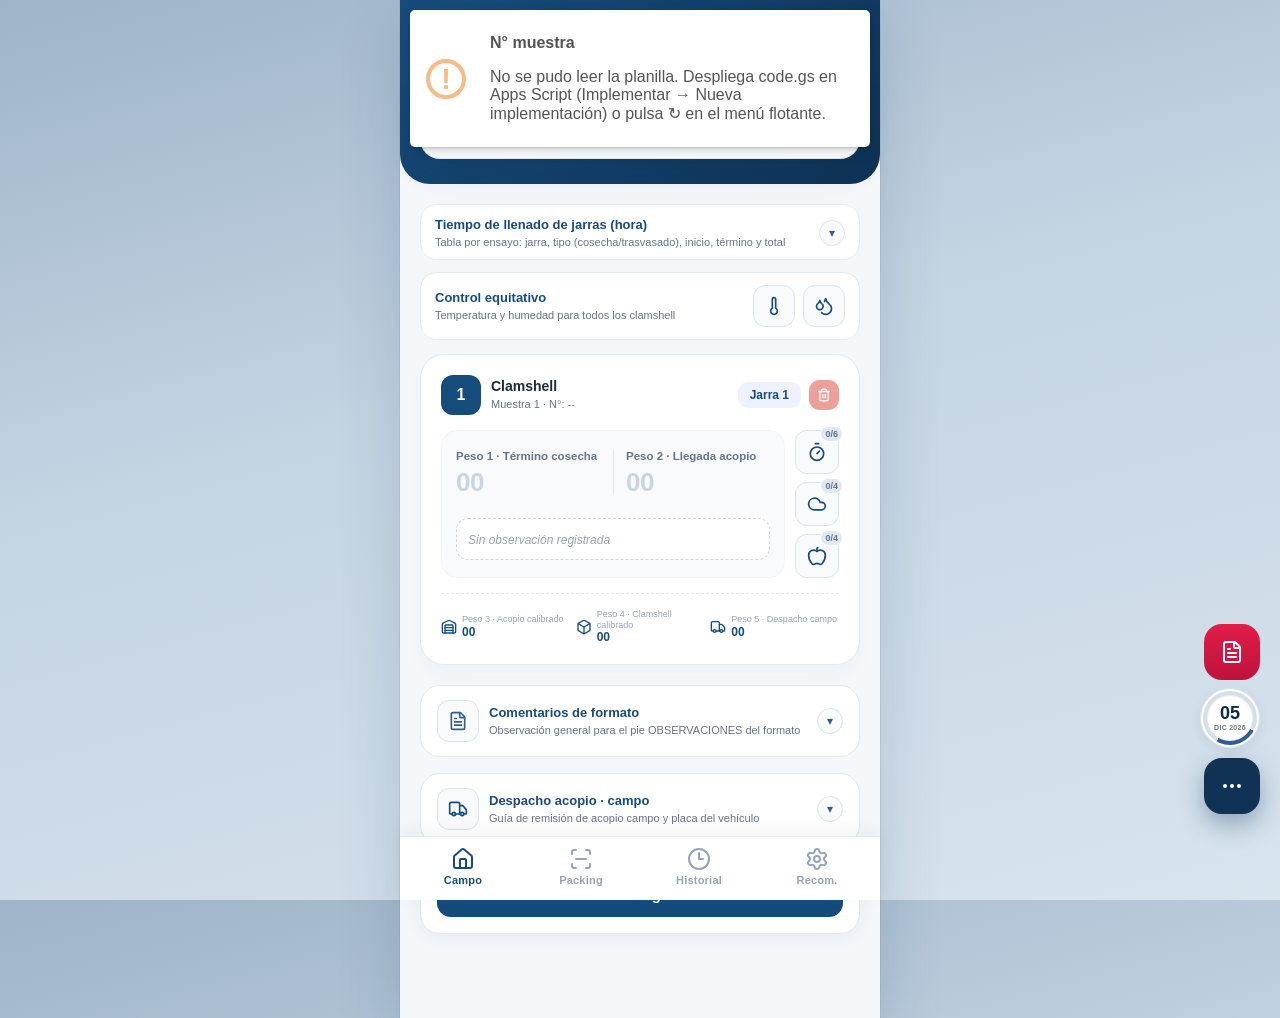
==== commit 82a10143: "data simulacion 2.0" ====
--- a/acopio/index.html
+++ b/acopio/index.html
@@ -278,7 +278,7 @@
                 <i data-lucide="trash-2"></i>
             </button>
             <div class="fab-menu-duo">
-                <button type="button" class="fab-mini fab-mini--registro" id="fab-btn-iniciar-registro" onclick="fabIniciarRegistroDesdeFab()" aria-label="Cargar datos de prueba (simulación)" title="Rellena meta, 8 clamshell y jarras de ejemplo para probar y enviar">
+                <button type="button" class="fab-mini fab-mini--registro" id="fab-btn-iniciar-registro" onclick="fabIniciarRegistroDesdeFab()" aria-label="Cargar datos de prueba en el formulario" title="Rellena los campos visibles (meta, clamshell, jarras) con datos de ejemplo para probar">
                     <i data-lucide="clipboard-list"></i>
                 </button>
                 <button type="button" class="fab-mini" onclick="abrirModalResumenGlobal()" aria-label="Resumen despacho acopio-campo">
@@ -321,6 +321,7 @@
             <div class="form-group acopio-peso-field"><label for="acopio-peso-3-calibrado">PESO 3 - ACOPIO CALIBRADO (g)</label><input type="number" id="acopio-peso-3-calibrado" step="0.1" placeholder="00"></div>
             <div class="form-group acopio-peso-field"><label for="acopio-peso-4-clamshell-calibrado">PESO 4 CLAMSHELL CALIBRADO (g)</label><input type="number" id="acopio-peso-4-clamshell-calibrado" step="0.1" placeholder="00"></div>
             <div class="form-group acopio-peso-field"><label for="acopio-peso-5-despacho-campo">PESO 5 DESPACHO ACOPIO - CAMPO (PESO CLAMSHELL) (g)</label><input type="number" id="acopio-peso-5-despacho-campo" step="0.1" placeholder="00"></div>
+            <div id="acopio-peso-alert" class="metric-inline-alert" style="display:none;"></div>
             <div class="metric-modal-foot">
                 <button class="btn-secondary" type="button" id="btn-cancel-tarjeta">Cancelar</button>
                 <button class="btn-save" id="btn-save-tarjeta" type="button" onclick="guardarModalTarjeta()">Guardar</button>
--- a/styles.css
+++ b/styles.css
@@ -2126,6 +2126,33 @@
             font-weight: 700;
         }
 
+        /* Acopio: más aire entre Peso 1 y Peso 2 en tarjeta */
+        .campo-acopio-page .weights-grid {
+            column-gap: 0;
+            row-gap: 10px;
+            padding: 14px 14px;
+            min-height: 112px;
+        }
+
+        .campo-acopio-page .weights-grid > .weight-box:first-of-type {
+            padding-right: 12px;
+            border-right: none;
+        }
+
+        .campo-acopio-page .weights-grid > .weight-box:nth-of-type(2) {
+            padding-left: 12px;
+            border-left: 1px solid #E2E8F0;
+        }
+
+        .campo-acopio-page .weight-box label {
+            font-size: 11.5px;
+            line-height: 1.25;
+        }
+
+        .campo-acopio-page .weight-value {
+            font-size: 26px;
+        }
+
         .observation-box {
             grid-column: 1 / -1;
             margin-top: 6px;
